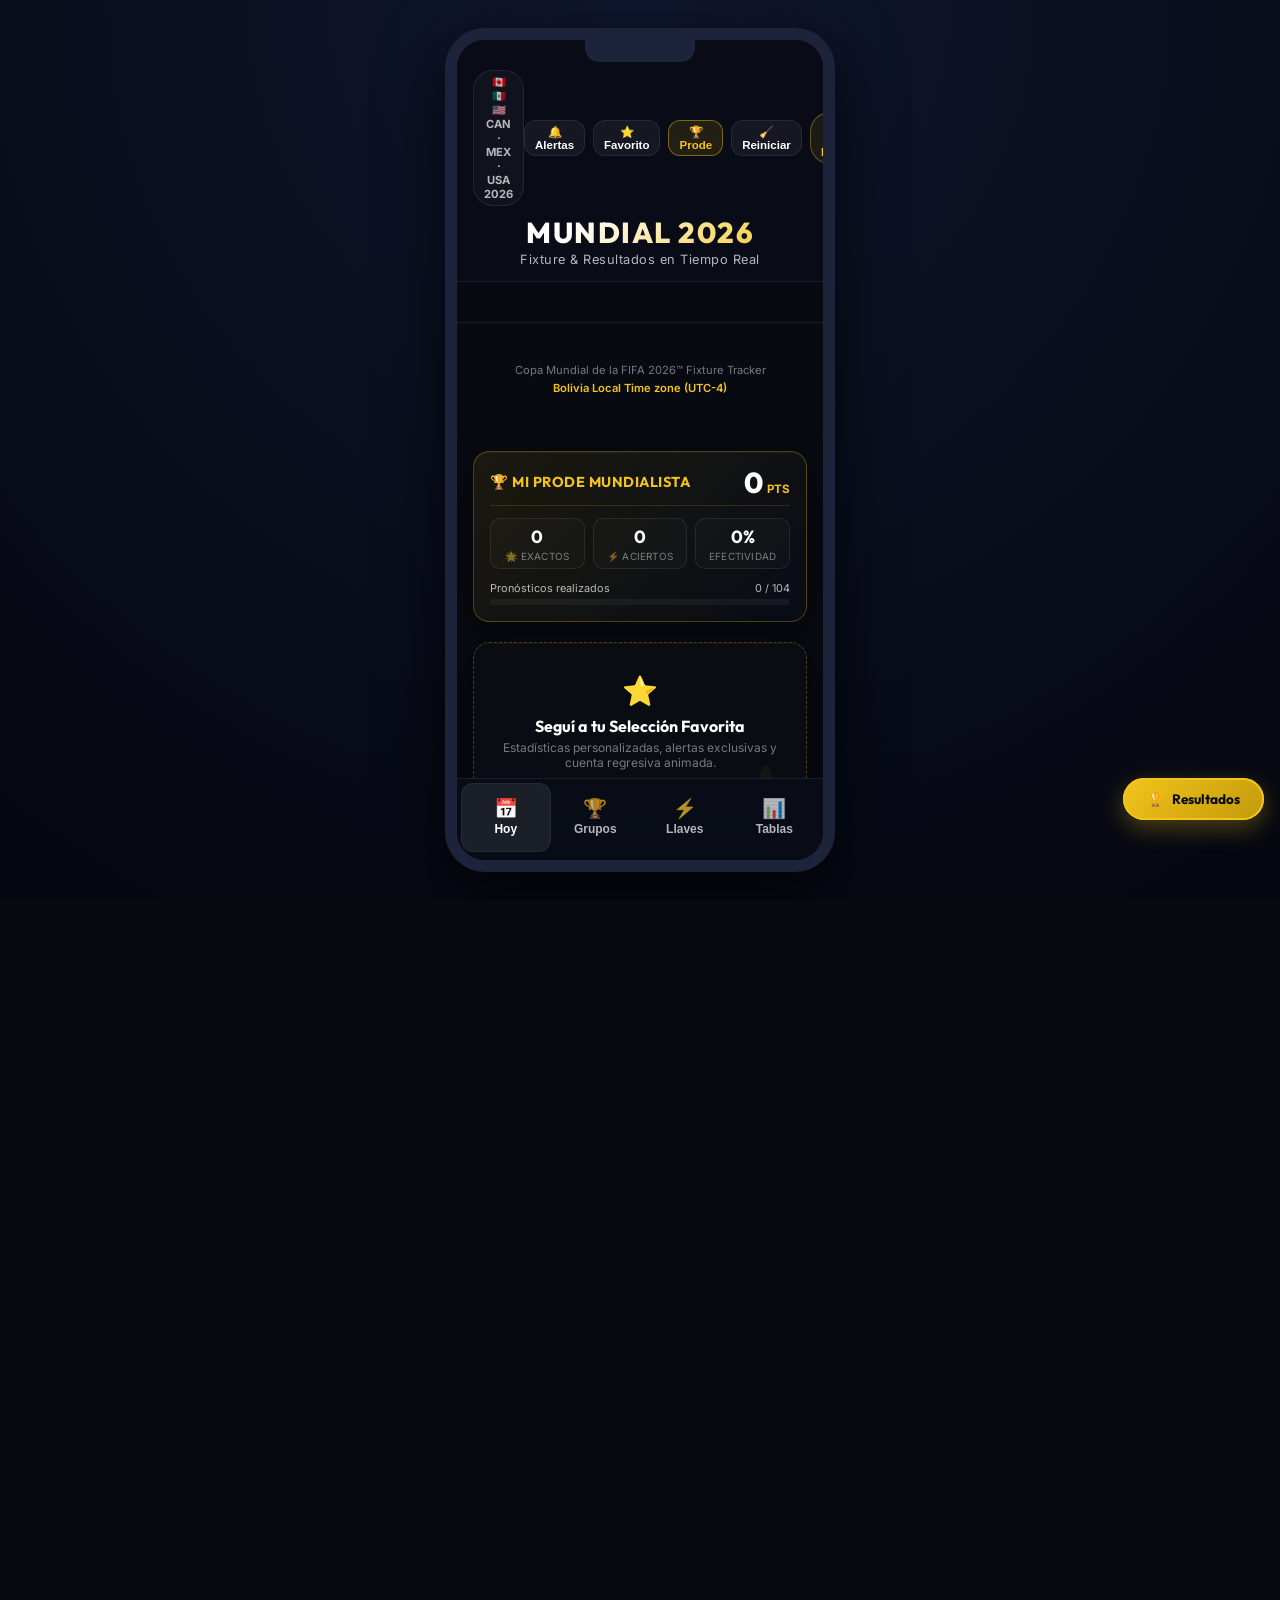
==== index.html @ 1d115cd1 "feat: add prode game mode toggle button in header" ====
<!DOCTYPE html>
<html lang="es">
<head>
  <meta charset="UTF-8">
  <meta name="viewport" content="width=device-width, initial-scale=1.0, maximum-scale=1.0, user-scalable=no">
  <meta name="theme-color" content="#0a0e1a">
  <title>Copa del Mundo 2026 - Fixture BOT</title>
  
  <!-- Google Fonts: Outfit (Display) & Inter (Body) -->
  <link rel="preconnect" href="https://fonts.googleapis.com">
  <link rel="preconnect" href="https://fonts.gstatic.com" crossorigin>
  <link href="https://fonts.googleapis.com/css2?family=Inter:wght@300;400;500;600;700&family=Outfit:wght@500;700;800&display=swap" rel="stylesheet">
  
  <link rel="stylesheet" href="css/styles.css">
  <link rel="manifest" href="manifest.json">
</head>
<body>
  
  <!-- Preloader Premium (Punto 15) -->
  <div class="app-preloader" id="app-preloader">
    <div class="preloader-content">
      <div class="preloader-image-wrapper">
        <img src="Preload.png" class="preloader-img" alt="Copa del Mundo 2026">
        <div class="preloader-shine"></div>
      </div>
      <h2 class="preloader-title">MUNDIAL 2026</h2>
      <p class="preloader-subtitle">Cargando Fixture Oficial...</p>
      <div class="preloader-progress-bar">
        <div class="preloader-progress-fill" id="preloader-progress-fill"></div>
      </div>
    </div>
  </div>
  
  <!-- Canvas para animación de confetti (Punto 11) -->
  <canvas id="confetti-canvas" style="position: fixed; top: 0; left: 0; width: 100vw; height: 100vh; pointer-events: none; z-index: 99999;"></canvas>

  <!-- Pull to Refresh loader (Punto 14) -->
  <div class="ptr-element" id="ptr-element">
    <div class="ptr-icon-wrapper">
      <span class="ptr-soccer-ball">⚽</span>
    </div>
    <span class="ptr-text">Deslizar para actualizar...</span>
  </div>
  
  <!-- Ambient background glows -->
  <div class="glow-bg-1"></div>
  <div class="glow-bg-2"></div>

  <!-- SPA Container -->
  <div class="app-container">
    
    <!-- Premium Header -->
    <header class="app-header">
      <div class="header-top">
        <span class="host-badge">🇨🇦 🇲🇽 🇺🇸 CAN · MEX · USA 2026</span>
        <div style="display: flex; gap: 8px; align-items: center;">
          <button class="btn-install" id="pwa-install-btn" style="display: none;">📲 Instalar</button>
          <button class="btn-alerts-toggle" id="btn-alerts-toggle" title="Activar Alertas (15 min antes)">🔔 Alertas</button>
          <button class="btn-fav-toggle" id="btn-fav-toggle" title="Selección Favorita">⭐ Favorito</button>
          <button class="btn-prode-toggle" id="btn-prode-toggle" title="Activar/Desactivar Modo Prode">🏆 Prode</button>
          <button class="btn-reset-cache" id="btn-reset-cache" title="Limpiar Caché y Reiniciar">🧹 Reiniciar</button>
          <div class="timezone-badge">🇧🇴 Hora Bolivia</div>
        </div>
      </div>
      <h1 class="app-title">MUNDIAL 2026</h1>
      <p class="app-subtitle">Fixture & Resultados en Tiempo Real</p>
    </header>

    <!-- Navigation Bar -->
    <nav class="app-nav">
      <button class="nav-tab active" data-tab="hoy">
        <span class="tab-icon">📅</span>
        <span class="tab-label">Hoy</span>
      </button>
      <button class="nav-tab" data-tab="grupos">
        <span class="tab-icon">🏆</span>
        <span class="tab-label">Grupos</span>
      </button>
      <button class="nav-tab" data-tab="eliminatorias">
        <span class="tab-icon">⚡</span>
        <span class="tab-label">Llaves</span>
      </button>
      <button class="nav-tab" data-tab="tablas">
        <span class="tab-icon">📊</span>
        <span class="tab-label">Tablas</span>
      </button>
      <div class="nav-underline"></div>
    </nav>

    <!-- Main Views Container -->
    <main class="app-main">
      
      <!-- View: Hoy -->
      <section id="view-hoy" class="view-section active">
        <!-- Widget de Estadísticas del Prode -->
        <div class="prode-stats-banner" id="prode-stats-banner" style="display: none;"></div>

        <!-- Banner de Selección Favorita (Punto 8 & 12) -->
        <div id="fav-team-banner-container"></div>

        <div class="section-header">
          <h2>Partidos de Hoy</h2>
          <span class="current-date-lbl" id="hoy-date-label">Calculando...</span>
        </div>
        <div class="matches-list" id="list-hoy">
          <!-- Dynamically populated or Skeletons -->
        </div>
        
        <!-- Trivia Histórica (Punto 10) -->
        <div class="trivia-container-wrapper" id="trivia-container-wrapper">
          <div class="trivia-card" id="trivia-card">
            <div class="trivia-header">
              <span class="trivia-tag">💡 ¿SABÍAS QUE...?</span>
              <button class="btn-next-trivia" id="btn-next-trivia" title="Siguiente curiosidad">🎲 Siguiente</button>
            </div>
            <h4 class="trivia-title" id="trivia-title">Cargando curiosidad...</h4>
            <p class="trivia-text" id="trivia-text">Espere por favor...</p>
          </div>
        </div>

        <button class="btn-toggle-calendar" id="btn-toggle-cal">📅 Ver Calendario Completo</button>
      </section>

      <!-- View: Grupos -->
      <section id="view-grupos" class="view-section">
        <div class="section-header">
          <h2>Fase de Grupos</h2>
          <div class="filter-wrapper">
            <select id="group-filter" class="group-dropdown">
              <option value="ALL">Todos los Grupos</option>
              <option value="A">Grupo A</option>
              <option value="B">Grupo B</option>
              <option value="C">Grupo C</option>
              <option value="D">Grupo D</option>
              <option value="E">Grupo E</option>
              <option value="F">Grupo F</option>
              <option value="G">Grupo G</option>
              <option value="H">Grupo H</option>
              <option value="I">Grupo I</option>
              <option value="J">Grupo J</option>
              <option value="K">Grupo K</option>
              <option value="L">Grupo L</option>
            </select>
          </div>
        </div>
        <div class="groups-grid" id="groups-container">
          <!-- Dynamically populated -->
        </div>
      </section>

      <!-- View: Eliminatorias -->
      <section id="view-eliminatorias" class="view-section">
        <div class="section-header">
          <h2>Fase Eliminatoria</h2>
        </div>
        <div class="bracket-outer">
          <div class="bracket-container" id="bracket-container">
            <!-- Dynamically populated horizontal bracket -->
          </div>
        </div>
      </section>

      <!-- View: Tablas -->
      <section id="view-tablas" class="view-section">
        <!-- Dashboard de Estadísticas Rápidas (Punto 3) -->
        <div class="tournament-stats-dashboard" id="tournament-stats-dashboard">
          <!-- Dinámico -->
        </div>

        <div class="section-header">
          <h2>Tablas de Posiciones</h2>
        </div>
        <div class="tables-container" id="tables-container">
          <!-- Dynamically populated -->
        </div>
      </section>

    </main>
    
    <!-- Premium Footer -->
    <footer class="app-footer">
      <p>Copa Mundial de la FIFA 2026™ Fixture Tracker</p>
      <p class="footer-note">Bolivia Local Time zone (UTC-4)</p>
    </footer>

  </div>

  <!-- Floating Simulator Button -->
  <button class="btn-simulator-trigger" id="sim-trigger" title="Cargar Resultados Reales/Oficiales">
    <span class="pulse-ring"></span>
    <span class="sim-icon">🏆</span>
    <span class="sim-text">Resultados</span>
  </button>

  <!-- Simulator Drawer Panel -->
  <div class="simulator-drawer" id="sim-drawer">
    <div class="drawer-header">
      <h3>🏆 Resultados Reales (Oficiales)</h3>
      <button class="btn-close-drawer" id="sim-close">✕</button>
    </div>
    <div class="drawer-body">
      <p class="sim-info-txt">Cargá los resultados oficiales o simulados de los partidos para actualizar las tablas de posiciones y las llaves en tiempo real.</p>
      
      <div class="sim-form-group">
        <label for="sim-match-select">Seleccionar Partido:</label>
        <select id="sim-match-select" class="sim-select">
          <!-- Populated dynamically -->
        </select>
      </div>

      <div class="sim-score-controller">
        
        <div class="sim-team-block home-block">
          <span class="sim-flag" id="sim-home-flag">🏁</span>
          <span class="sim-team-name" id="sim-home-name">Local</span>
          <div class="score-buttons">
            <button class="btn-score-adjust" data-team="home" data-action="dec">-</button>
            <span class="sim-score" id="sim-home-score">0</span>
            <button class="btn-score-adjust" data-team="home" data-action="inc">+</button>
          </div>
        </div>

        <div class="sim-vs-divider">VS</div>

        <div class="sim-team-block away-block">
          <span class="sim-flag" id="sim-away-flag">🏁</span>
          <span class="sim-team-name" id="sim-away-name">Visitante</span>
          <div class="score-buttons">
            <button class="btn-score-adjust" data-team="away" data-action="dec">-</button>
            <span class="sim-score" id="sim-away-score">0</span>
            <button class="btn-score-adjust" data-team="away" data-action="inc">+</button>
          </div>
        </div>

      </div>

      <div class="sim-state-controls">
        
        <div class="sim-form-group-inline">
          <label for="sim-status-select">Estado:</label>
          <select id="sim-status-select" class="sim-select">
            <option value="upcoming">Próximo</option>
            <option value="live">En Vivo</option>
            <option value="finished">Finalizado</option>
          </select>
        </div>

        <div class="sim-form-group-inline" id="sim-minute-wrapper" style="display: none;">
          <label for="sim-minute-input">Minuto:</label>
          <div class="minute-adjuster">
            <button class="btn-min-adjust" id="sim-min-dec">-</button>
            <span id="sim-minute-val">45'</span>
            <button class="btn-min-adjust" id="sim-min-inc">+</button>
          </div>
        </div>

      </div>

      <button class="btn-reset-simulator" id="sim-reset">Restablecer Todo el Mundial</button>

    </div>
  </div>
  
  <div class="drawer-overlay" id="sim-overlay"></div>

  <!-- Modal para seleccionar selección favorita (Punto 8) -->
  <div class="fav-selector-modal" id="fav-selector-modal">
    <div class="modal-content">
      <div class="modal-header">
        <h3>⭐ Seleccionar Selección Favorita</h3>
        <button class="modal-close-btn" id="fav-modal-close">✕</button>
      </div>
      <div class="modal-body">
        <p class="modal-subtitle">Elegí tu selección favorita para seguir sus partidos de cerca, ver estadísticas y activar la cuenta regresiva animada.</p>
        <div class="modal-search-wrapper">
          <input type="text" id="fav-team-search" placeholder="🔍 Buscar selección... (ej. Argentina, Bolivia, México)">
        </div>
        <div class="fav-teams-grid" id="fav-teams-grid">
          <!-- Se llena dinámicamente -->
        </div>
      </div>
    </div>
  </div>
  <div class="modal-overlay" id="fav-modal-overlay"></div>

  <!-- Modal para instrucciones de instalación en iOS Safari -->
  <div class="fav-selector-modal" id="ios-install-modal">
    <div class="modal-content" style="max-width: 340px;">
      <div class="modal-header">
        <h3>📲 Instalar en Safari</h3>
        <button class="modal-close-btn" id="ios-modal-close">✕</button>
      </div>
      <div class="modal-body" style="padding: 20px;">
        <p class="modal-subtitle" style="margin-bottom: 20px; font-size: 0.82rem; color: var(--text-secondary); line-height: 1.4;">Sigue estos sencillos pasos para agregar la app a tu pantalla de inicio en tu iPhone o iPad:</p>
        <div style="display: flex; flex-direction: column; gap: 16px;">
          <div style="display: flex; align-items: flex-start; gap: 12px;">
            <span style="background: var(--accent-gold); color: black; border-radius: 50%; width: 24px; height: 24px; display: inline-flex; align-items: center; justify-content: center; font-weight: bold; flex-shrink: 0; font-size: 0.85rem;">1</span>
            <span style="font-size: 0.85rem; color: var(--text-primary); line-height: 1.4;">Toca el botón <strong>Compartir</strong> <span class="ios-share-icon" style="background: rgba(255,255,255,0.08); padding: 2px 6px; border-radius: 6px; font-weight: bold;">⎋</span> en la barra de Safari.</span>
          </div>
          <div style="display: flex; align-items: flex-start; gap: 12px;">
            <span style="background: var(--accent-gold); color: black; border-radius: 50%; width: 24px; height: 24px; display: inline-flex; align-items: center; justify-content: center; font-weight: bold; flex-shrink: 0; font-size: 0.85rem;">2</span>
            <span style="font-size: 0.85rem; color: var(--text-primary); line-height: 1.4;">Desliza hacia abajo y selecciona <strong>"Agregar a Inicio"</strong> <span class="ios-add-icon" style="background: rgba(255,255,255,0.08); padding: 2px 6px; border-radius: 6px; font-weight: bold;">⊞</span>.</span>
          </div>
          <div style="display: flex; align-items: flex-start; gap: 12px;">
            <span style="background: var(--accent-gold); color: black; border-radius: 50%; width: 24px; height: 24px; display: inline-flex; align-items: center; justify-content: center; font-weight: bold; flex-shrink: 0; font-size: 0.85rem;">3</span>
            <span style="font-size: 0.85rem; color: var(--text-primary); line-height: 1.4;">Presiona <strong>"Agregar"</strong> en la parte superior derecha.</span>
          </div>
        </div>
      </div>
    </div>
  </div>
  <div class="modal-overlay" id="ios-modal-overlay"></div>

  <!-- Application Logic -->
  <script type="module" src="js/app.js"></script>
</body>
</html>
---- css/styles.css ----
/* ==========================================================================
   DESIGN SYSTEM & VARIABLES
   ========================================================================== */
:root {
  /* HSL Color Palette */
  --hue-bg: 226;
  --hue-accent: 47; /* FIFA Gold */
  
  --bg-dark-1: hsl(var(--hue-bg), 35%, 5%);
  --bg-dark-2: hsl(var(--hue-bg), 32%, 10%);
  --bg-card: hsla(0, 0%, 100%, 0.03);
  --bg-card-hover: hsla(0, 0%, 100%, 0.06);
  --bg-input: hsla(0, 0%, 100%, 0.08);
  
  --accent-gold: hsl(var(--hue-accent), 90%, 53%);
  --accent-gold-glow: hsla(var(--hue-accent), 90%, 53%, 0.35);
  --accent-green: hsl(145, 90%, 45%);
  --accent-green-glow: hsla(145, 90%, 45%, 0.3);
  --accent-red: hsl(0, 85%, 60%);
  
  --text-primary: hsl(0, 0%, 100%);
  --text-secondary: hsla(0, 0%, 100%, 0.7);
  --text-muted: hsla(0, 0%, 100%, 0.45);
  
  --glass-border: hsla(0, 0%, 100%, 0.08);
  --glass-border-focus: hsla(var(--hue-accent), 90%, 53%, 0.4);
  
  --border-radius-sm: 8px;
  --border-radius-md: 16px;
  --border-radius-lg: 24px;
  
  --shadow-main: 0 8px 32px 0 rgba(0, 0, 0, 0.4);
  --transition-smooth: all 0.3s cubic-bezier(0.4, 0, 0.2, 1);
}

/* ==========================================================================
   RESET & GLOBAL LAYOUTS
   ========================================================================== */
*, *::before, *::after {
  box-sizing: border-box;
  margin: 0;
  padding: 0;
}

html, body {
  font-family: 'Inter', sans-serif;
  background-color: var(--bg-dark-1);
  color: var(--text-primary);
  height: 100%;
  overscroll-behavior: none;
  overflow-x: hidden;
  position: relative;
  -webkit-font-smoothing: antialiased;
}

/* Ambient glow blobs */
.glow-bg-1 {
  position: absolute;
  top: -10%;
  left: -20%;
  width: 70vw;
  height: 70vw;
  background: radial-gradient(circle, hsla(var(--hue-bg), 75%, 20%, 0.35) 0%, transparent 70%);
  z-index: -1;
  pointer-events: none;
}

.glow-bg-2 {
  position: absolute;
  bottom: 10%;
  right: -25%;
  width: 80vw;
  height: 80vw;
  background: radial-gradient(circle, hsla(145, 60%, 15%, 0.2) 0%, transparent 70%);
  z-index: -1;
  pointer-events: none;
}

/* Wrapper */
.app-container {
  display: flex;
  flex-direction: column;
  height: 100vh;
  height: 100dvh;
  max-width: 480px;
  margin: 0 auto;
  padding: 0;
  position: relative;
  overflow: hidden;
  background-color: var(--bg-dark-1);
  overscroll-behavior: none;
}

/* ==========================================================================
   HEADER SECTION
   ========================================================================== */
.app-header {
  padding: 30px 16px 14px;
  text-align: center;
  background: rgba(10, 14, 26, 0.7);
  backdrop-filter: blur(20px);
  -webkit-backdrop-filter: blur(20px);
  border-bottom: 1px solid var(--glass-border);
  z-index: 10;
  flex-shrink: 0;
}

.header-top {
  display: flex;
  justify-content: space-between;
  align-items: center;
  margin-bottom: 8px;
}

.host-badge {
  font-size: 0.7rem;
  font-weight: 700;
  text-transform: uppercase;
  color: var(--text-secondary);
  background: var(--bg-card);
  padding: 4px 10px;
  border-radius: 20px;
  border: 1px solid var(--glass-border);
}

.timezone-badge {
  font-size: 0.7rem;
  font-weight: 700;
  color: var(--accent-gold);
  background: hsla(var(--hue-accent), 90%, 53%, 0.08);
  padding: 4px 10px;
  border-radius: 20px;
  border: 1px solid var(--accent-gold-glow);
}

.app-title {
  font-family: 'Outfit', sans-serif;
  font-size: 1.8rem;
  font-weight: 800;
  letter-spacing: 1.5px;
  background: linear-gradient(135deg, #ffffff 30%, var(--accent-gold) 100%);
  -webkit-background-clip: text;
  -webkit-text-fill-color: transparent;
  margin-bottom: 2px;
}

.app-subtitle {
  font-size: 0.8rem;
  color: var(--text-secondary);
  letter-spacing: 0.5px;
}

/* ==========================================================================
   NAVIGATION TAB BAR (BOTTOM TAB BAR STYLE)
   ========================================================================== */
.app-nav {
  display: flex;
  background: rgba(10, 14, 26, 0.75);
  border-top: 1px solid var(--glass-border);
  border-radius: 0;
  padding: 8px 4px 14px;
  margin-bottom: 0;
  position: relative;
  backdrop-filter: blur(25px);
  -webkit-backdrop-filter: blur(25px);
  z-index: 10;
  flex-shrink: 0;
  order: 3;
}

.nav-tab {
  flex: 1;
  background: none;
  border: none;
  outline: none;
  cursor: pointer;
  color: var(--text-secondary);
  display: flex;
  flex-direction: column;
  align-items: center;
  justify-content: center;
  padding: 10px 0;
  font-size: 0.75rem;
  font-weight: 600;
  transition: var(--transition-smooth);
  z-index: 2;
  -webkit-tap-highlight-color: transparent;
}

.nav-tab .tab-icon {
  font-size: 1.2rem;
  margin-bottom: 2px;
  transition: transform 0.2s ease;
}

.nav-tab:hover .tab-icon {
  transform: scale(1.15);
}

.nav-tab.active {
  color: var(--text-primary);
}

.nav-underline {
  position: absolute;
  top: 4px;
  bottom: 8px;
  left: 4px;
  background: hsla(0, 0%, 100%, 0.08);
  border-radius: 12px;
  border: 1px solid rgba(255, 255, 255, 0.05);
  transition: var(--transition-smooth);
  z-index: 1;
  pointer-events: none;
}

/* Logic dynamically updates this:
   tab 1 -> left: 4px, width: calc(25% - 6px)
   tab 2 -> left: calc(25% + 2px), width: calc(25% - 6px)...
*/

/* ==========================================================================
   MAIN VIEWS CONTAINER & SLIDING LAYOUT
   ========================================================================== */
.app-main {
  flex: 1;
  overflow-y: auto;
  padding: 20px 16px 80px; /* bottom padding to make room for floating buttons */
  position: relative;
  -webkit-overflow-scrolling: touch;
  order: 2;
  overscroll-behavior-y: contain;
}

.view-section {
  display: none;
  animation: fadeIn 0.35s ease forwards;
}

.view-section.active {
  display: block;
}

@keyframes fadeIn {
  from {
    opacity: 0;
    transform: translateY(8px);
  }
  to {
    opacity: 1;
    transform: translateY(0);
  }
}

.section-header {
  display: flex;
  justify-content: space-between;
  align-items: center;
  margin-bottom: 16px;
}

.section-header h2 {
  font-family: 'Outfit', sans-serif;
  font-size: 1.3rem;
  font-weight: 700;
}

.current-date-lbl {
  font-size: 0.8rem;
  color: var(--text-secondary);
  font-weight: 500;
}

.filter-wrapper {
  position: relative;
}

.group-dropdown {
  background: var(--bg-card);
  border: 1px solid var(--glass-border);
  color: var(--text-primary);
  padding: 6px 12px;
  border-radius: var(--border-radius-sm);
  font-size: 0.8rem;
  outline: none;
  cursor: pointer;
  backdrop-filter: blur(5px);
  -webkit-backdrop-filter: blur(5px);
}

.group-dropdown option {
  background-color: var(--bg-dark-2);
}

/* ==========================================================================
   MATCH CARD COMPONENT
   ========================================================================== */
.matches-list {
  display: flex;
  flex-direction: column;
  gap: 12px;
}

.match-card {
  background: var(--bg-card);
  border: 1px solid var(--glass-border);
  border-radius: var(--border-radius-md);
  padding: 16px;
  position: relative;
  backdrop-filter: blur(12px);
  -webkit-backdrop-filter: blur(12px);
  transition: var(--transition-smooth);
}

.match-card:hover {
  transform: translateY(-2px);
  border-color: rgba(255, 255, 255, 0.15);
}

/* Live match glow and border */
.match-card.live-card {
  border-color: var(--accent-green);
  box-shadow: 0 4px 20px var(--accent-green-glow);
}

.match-header {
  display: flex;
  justify-content: space-between;
  align-items: center;
  font-size: 0.72rem;
  color: var(--text-muted);
  font-weight: 600;
  text-transform: uppercase;
  margin-bottom: 12px;
  letter-spacing: 0.5px;
}

.match-stage-badge {
  background: rgba(255, 255, 255, 0.05);
  padding: 2px 6px;
  border-radius: 4px;
}

/* Live indicator */
.live-indicator {
  color: var(--accent-green);
  display: flex;
  align-items: center;
  gap: 4px;
  font-weight: 700;
}

.live-indicator::before {
  content: '';
  display: inline-block;
  width: 6px;
  height: 6px;
  background-color: var(--accent-green);
  border-radius: 50%;
  animation: pulse 1s infinite alternate;
}

@keyframes pulse {
  0% { transform: scale(0.9); opacity: 0.4; box-shadow: 0 0 0 0 var(--accent-green-glow); }
  100% { transform: scale(1.2); opacity: 1; box-shadow: 0 0 8px 2px var(--accent-green); }
}

.match-teams-layout {
  display: flex;
  justify-content: space-between;
  align-items: center;
  margin-bottom: 12px;
}

.team-display {
  display: flex;
  align-items: center;
  gap: 8px;
  flex: 1;
}

.team-display.home-team {
  justify-content: flex-start;
}

.team-display.away-team {
  justify-content: flex-end;
  text-align: right;
}

.team-flag-emoji {
  display: flex;
  align-items: center;
  justify-content: center;
  width: 28px;
  height: 20px;
}

.team-name-lbl {
  font-size: 0.95rem;
  font-weight: 600;
  letter-spacing: 0.2px;
}

/* Match center block */
.match-score-block {
  display: flex;
  flex-direction: column;
  align-items: center;
  justify-content: center;
  width: 90px;
}

.score-text {
  font-family: 'Outfit', sans-serif;
  font-size: 1.6rem;
  font-weight: 700;
  letter-spacing: 4px;
}

.score-placeholder {
  font-size: 0.8rem;
  color: var(--text-muted);
  font-weight: 600;
}

.upcoming-countdown {
  font-size: 0.72rem;
  color: var(--accent-gold);
  font-weight: 600;
  margin-top: 4px;
}

/* Live progress bar */
.live-progress-bar-container {
  width: 100%;
  height: 3px;
  background-color: rgba(255, 255, 255, 0.08);
  border-radius: 2px;
  overflow: hidden;
  margin: 10px 0 4px;
}

.live-progress-fill {
  height: 100%;
  background: linear-gradient(90deg, var(--accent-green), #ffffff);
  width: 0%;
  transition: width 0.5s ease;
}

/* Goal Flash Animation */
.goal-flash {
  animation: flashGoal 0.5s ease-in-out 2;
}

@keyframes flashGoal {
  0%, 100% { color: var(--text-primary); }
  50% { color: var(--accent-green); transform: scale(1.15); }
}

/* ==========================================================================
   GROUP VIEW & CARDS
   ========================================================================== */
.groups-grid {
  display: flex;
  flex-direction: column;
  gap: 24px;
}

.group-card {
  background: var(--bg-card);
  border: 1px solid var(--glass-border);
  border-radius: var(--border-radius-md);
  padding: 16px;
  backdrop-filter: blur(10px);
  -webkit-backdrop-filter: blur(10px);
}

.group-card-header {
  font-family: 'Outfit', sans-serif;
  font-size: 1.15rem;
  font-weight: 700;
  border-bottom: 1px solid var(--glass-border);
  padding-bottom: 8px;
  margin-bottom: 12px;
  color: var(--accent-gold);
}

.group-matches-mini {
  display: flex;
  flex-direction: column;
  gap: 8px;
  margin-top: 14px;
  border-top: 1px dashed var(--glass-border);
  padding-top: 12px;
}

.group-match-mini-row {
  display: flex;
  justify-content: space-between;
  align-items: center;
  font-size: 0.8rem;
  color: var(--text-secondary);
}

.match-mini-teams {
  flex: 1;
}

.match-mini-score {
  font-family: 'Outfit', sans-serif;
  font-weight: 700;
  margin-left: 8px;
  color: var(--text-primary);
}

.match-mini-time {
  font-size: 0.72rem;
  color: var(--text-muted);
}

/* ==========================================================================
   STANDINGS TABLES
   ========================================================================== */
.tables-container {
  display: flex;
  flex-direction: column;
  gap: 24px;
}

.standings-table-wrapper {
  background: var(--bg-card);
  border: 1px solid var(--glass-border);
  border-radius: var(--border-radius-md);
  padding: 16px 12px;
  overflow: hidden;
}

.standings-table {
  width: 100%;
  border-collapse: collapse;
  font-size: 0.82rem;
  text-align: left;
}

.standings-table th, .standings-table td {
  padding: 8px 4px;
  vertical-align: middle;
}

.standings-table th {
  color: var(--text-muted);
  font-weight: 600;
  font-size: 0.75rem;
  text-transform: uppercase;
  border-bottom: 1px solid var(--glass-border);
}

.standings-table tr:not(:last-child) td {
  border-bottom: 1px solid rgba(255, 255, 255, 0.03);
}

.cell-center {
  text-align: center;
}

.cell-bold {
  font-weight: 700;
  color: var(--text-primary);
}

.table-row-team {
  display: flex;
  align-items: center;
  gap: 6px;
}

.table-team-name {
  font-weight: 500;
  white-space: nowrap;
  overflow: hidden;
  text-overflow: ellipsis;
  max-width: 110px;
}

.table-row-pos {
  font-weight: 600;
  color: var(--text-muted);
  width: 14px;
  display: inline-block;
}

/* Top 2 advance borders */
.standings-table tr:nth-child(1) .table-row-pos,
.standings-table tr:nth-child(2) .table-row-pos {
  color: var(--accent-green);
}

/* ==========================================================================
   KNOCKOUT BRACKET LAYOUT (SCROLLABLE)
   ========================================================================== */
.bracket-outer {
  width: 100%;
  overflow-x: auto;
  padding-bottom: 16px;
  margin-top: 10px;
  scrollbar-width: thin;
  scrollbar-color: var(--glass-border) transparent;
}

.bracket-outer::-webkit-scrollbar {
  height: 6px;
}

.bracket-outer::-webkit-scrollbar-thumb {
  background: var(--glass-border);
  border-radius: 4px;
}

.bracket-container {
  display: flex;
  gap: 32px;
  min-width: 900px; /* Force wide width for horizontal view */
  padding: 16px 8px;
}

.bracket-column {
  display: flex;
  flex-direction: column;
  justify-content: space-around;
  flex: 1;
}

.bracket-column-title {
  text-align: center;
  font-family: 'Outfit', sans-serif;
  font-size: 0.8rem;
  font-weight: 700;
  text-transform: uppercase;
  color: var(--accent-gold);
  margin-bottom: 16px;
  background: rgba(255, 255, 255, 0.02);
  padding: 4px;
  border-radius: 4px;
  border: 1px solid var(--glass-border);
}

.bracket-matches {
  display: flex;
  flex-direction: column;
  justify-content: space-between;
  height: 100%;
  gap: 24px;
}

.bracket-match-node {
  background: var(--bg-card);
  border: 1px solid var(--glass-border);
  border-radius: var(--border-radius-sm);
  padding: 10px;
  width: 180px;
  font-size: 0.78rem;
  position: relative;
  transition: var(--transition-smooth);
}

.bracket-match-node:hover {
  border-color: rgba(255, 255, 255, 0.2);
  transform: scale(1.02);
}

.node-header {
  font-size: 0.65rem;
  color: var(--text-muted);
  font-weight: 600;
  margin-bottom: 6px;
  border-bottom: 1px solid rgba(255, 255, 255, 0.05);
  padding-bottom: 4px;
}

.node-team-row {
  display: flex;
  justify-content: space-between;
  align-items: center;
  padding: 2px 0;
}

.node-team-row.winner {
  font-weight: 700;
  color: var(--text-primary);
}

.node-team-row.loser {
  color: var(--text-muted);
}

.node-flag-name {
  display: flex;
  align-items: center;
  gap: 4px;
  overflow: hidden;
}

.node-team-name {
  white-space: nowrap;
  overflow: hidden;
  text-overflow: ellipsis;
  max-width: 110px;
}

.node-score {
  font-family: 'Outfit', sans-serif;
  font-weight: 700;
}

/* ==========================================================================
   SIMULATOR PANEL & OVERLAYS
   ========================================================================== */
.btn-simulator-trigger {
  position: absolute;
  bottom: 80px;
  right: 16px;
  background: linear-gradient(135deg, var(--accent-gold), hsl(var(--hue-accent), 90%, 40%));
  color: var(--bg-dark-1);
  border: none;
  outline: none;
  border-radius: 50px;
  padding: 12px 24px;
  font-family: 'Outfit', sans-serif;
  font-size: 0.85rem;
  font-weight: 700;
  display: flex;
  align-items: center;
  gap: 8px;
  box-shadow: 0 8px 24px rgba(245, 197, 24, 0.3);
  cursor: pointer;
  z-index: 100;
  transition: var(--transition-smooth);
}

.btn-simulator-trigger:hover {
  transform: translateY(-2px);
  box-shadow: 0 12px 32px rgba(245, 197, 24, 0.5);
}

.btn-simulator-trigger .pulse-ring {
  position: absolute;
  top: 0;
  left: 0;
  width: 100%;
  height: 100%;
  border-radius: 50px;
  border: 2px solid var(--accent-gold);
  animation: buttonPulse 1.8s infinite;
  pointer-events: none;
}

@keyframes buttonPulse {
  0% { transform: scale(1); opacity: 0.8; }
  100% { transform: scale(1.15); opacity: 0; }
}

.simulator-drawer {
  position: absolute;
  bottom: -100%;
  left: 0;
  width: 100%;
  max-width: 100%;
  background: var(--bg-dark-2);
  border-top: 1px solid var(--glass-border);
  border-radius: var(--border-radius-lg) var(--border-radius-lg) 0 0;
  box-shadow: 0 -10px 40px rgba(0, 0, 0, 0.6);
  z-index: 1000;
  transition: bottom 0.4s cubic-bezier(0.4, 0, 0.2, 1);
  padding: 24px;
  backdrop-filter: blur(20px);
  -webkit-backdrop-filter: blur(20px);
}

.simulator-drawer.active {
  bottom: 0;
}

.drawer-header {
  display: flex;
  justify-content: space-between;
  align-items: center;
  margin-bottom: 16px;
}

.drawer-header h3 {
  font-family: 'Outfit', sans-serif;
  font-size: 1.25rem;
  font-weight: 700;
}

.btn-close-drawer {
  background: var(--bg-card);
  border: 1px solid var(--glass-border);
  color: var(--text-primary);
  width: 30px;
  height: 30px;
  border-radius: 50%;
  cursor: pointer;
  display: flex;
  align-items: center;
  justify-content: center;
  font-size: 0.8rem;
}

.sim-info-txt {
  font-size: 0.78rem;
  color: var(--text-secondary);
  line-height: 1.4;
  margin-bottom: 20px;
}

.sim-form-group {
  display: flex;
  flex-direction: column;
  gap: 8px;
  margin-bottom: 20px;
}

.sim-form-group label {
  font-size: 0.78rem;
  font-weight: 600;
  color: var(--text-muted);
  text-transform: uppercase;
}

.sim-select {
  background: var(--bg-input);
  border: 1px solid var(--glass-border);
  color: var(--text-primary);
  padding: 10px 14px;
  border-radius: var(--border-radius-sm);
  outline: none;
  font-size: 0.88rem;
  font-family: 'Inter', sans-serif;
  width: 100%;
}

.sim-select option {
  background-color: var(--bg-dark-2);
}

/* Score controller layout */
.sim-score-controller {
  background: rgba(255, 255, 255, 0.02);
  border: 1px solid var(--glass-border);
  border-radius: var(--border-radius-md);
  padding: 16px;
  display: flex;
  align-items: center;
  justify-content: space-between;
  margin-bottom: 20px;
}

.sim-team-block {
  display: flex;
  flex-direction: column;
  align-items: center;
  flex: 1;
}

.sim-flag {
  font-size: 2rem;
  margin-bottom: 4px;
}

.sim-team-name {
  font-size: 0.85rem;
  font-weight: 700;
  margin-bottom: 10px;
  text-align: center;
  white-space: nowrap;
  overflow: hidden;
  text-overflow: ellipsis;
  width: 110px;
}

.score-buttons {
  display: flex;
  align-items: center;
  gap: 12px;
}

.btn-score-adjust {
  background: var(--bg-card);
  border: 1px solid var(--glass-border);
  color: var(--text-primary);
  width: 32px;
  height: 32px;
  border-radius: 50%;
  font-size: 1.2rem;
  font-weight: 600;
  cursor: pointer;
  display: flex;
  align-items: center;
  justify-content: center;
  transition: var(--transition-smooth);
}

.btn-score-adjust:hover {
  background: var(--bg-card-hover);
  border-color: rgba(255,255,255,0.2);
}

.sim-score {
  font-family: 'Outfit', sans-serif;
  font-size: 1.8rem;
  font-weight: 700;
  width: 20px;
  text-align: center;
}

.sim-vs-divider {
  font-family: 'Outfit', sans-serif;
  font-weight: 800;
  color: var(--text-muted);
  font-size: 0.9rem;
  margin: 0 16px;
}

/* State controls */
.sim-state-controls {
  display: flex;
  gap: 16px;
  margin-bottom: 24px;
}

.sim-form-group-inline {
  flex: 1;
  display: flex;
  flex-direction: column;
  gap: 8px;
}

.sim-form-group-inline label {
  font-size: 0.75rem;
  font-weight: 600;
  color: var(--text-muted);
  text-transform: uppercase;
}

.minute-adjuster {
  display: flex;
  align-items: center;
  gap: 12px;
  background: var(--bg-input);
  border: 1px solid var(--glass-border);
  border-radius: var(--border-radius-sm);
  padding: 4px 10px;
  height: 42px;
  justify-content: space-between;
}

.btn-min-adjust {
  background: none;
  border: none;
  color: var(--text-primary);
  font-size: 1.1rem;
  cursor: pointer;
  width: 24px;
  height: 24px;
}

#sim-minute-val {
  font-size: 0.88rem;
  font-weight: 700;
}

.btn-reset-simulator {
  width: 100%;
  background: none;
  border: 1px solid var(--accent-red);
  color: var(--accent-red);
  padding: 12px;
  border-radius: var(--border-radius-sm);
  font-size: 0.85rem;
  font-weight: 600;
  cursor: pointer;
  transition: var(--transition-smooth);
}

.btn-reset-simulator:hover {
  background: hsla(0, 85%, 60%, 0.08);
}

.drawer-overlay {
  position: absolute;
  top: 0;
  left: 0;
  width: 100%;
  height: 100%;
  background: rgba(0, 0, 0, 0.7);
  backdrop-filter: blur(4px);
  -webkit-backdrop-filter: blur(4px);
  z-index: 999;
  display: none;
}

.drawer-overlay.active {
  display: block;
}

/* ==========================================================================
   FOOTER
   ========================================================================== */
.app-footer {
  padding: 40px 0 32px;
  text-align: center;
  font-size: 0.7rem;
  color: var(--text-muted);
  border-top: 1px solid var(--glass-border);
  margin-top: 40px;
}

.app-footer p {
  margin-bottom: 4px;
}

.footer-note {
  font-weight: 600;
  color: var(--accent-gold);
}

/* Flag CDN Images Styling */
.team-flag-img {
  width: 24px;
  height: 16px;
  object-fit: cover;
  border-radius: 3px;
  box-shadow: 0 2px 6px rgba(0, 0, 0, 0.4);
  border: 1px solid rgba(255, 255, 255, 0.15);
  display: inline-block;
  vertical-align: middle;
}

.team-flag-placeholder {
  font-size: 1.1rem;
  line-height: 1;
  display: inline-block;
  vertical-align: middle;
}

.group-card-header .team-flag-img {
  margin-left: 4px;
}

.btn-install {
  background: linear-gradient(135deg, var(--accent-green), #ffffff);
  color: var(--bg-dark-1);
  border: none;
  outline: none;
  padding: 4px 12px;
  border-radius: 20px;
  font-size: 0.75rem;
  font-weight: 700;
  cursor: pointer;
  display: flex;
  align-items: center;
  gap: 4px;
  box-shadow: 0 2px 10px var(--accent-green-glow);
  transition: var(--transition-smooth);
}

.btn-install:hover {
  transform: scale(1.05);
  box-shadow: 0 4px 15px var(--accent-green-glow);
}

.btn-toggle-calendar {
  width: 100%;
  background: var(--bg-card);
  border: 1px solid var(--glass-border);
  color: var(--accent-gold);
  padding: 14px;
  border-radius: var(--border-radius-md);
  font-family: 'Outfit', sans-serif;
  font-size: 0.9rem;
  font-weight: 700;
  cursor: pointer;
  margin-top: 16px;
  transition: var(--transition-smooth);
  backdrop-filter: blur(5px);
  -webkit-backdrop-filter: blur(5px);
}

.btn-toggle-calendar:hover {
  background: var(--bg-card-hover);
  border-color: rgba(255, 255, 255, 0.15);
  transform: translateY(-1px);
}

.date-group-header {
  font-family: 'Outfit', sans-serif;
  font-size: 0.95rem;
  font-weight: 700;
  color: var(--text-secondary);
  margin: 24px 0 10px 0;
  padding-bottom: 6px;
  border-bottom: 1px dashed rgba(255, 255, 255, 0.1);
  display: flex;
  justify-content: space-between;
  align-items: center;
}

.date-group-header:first-child {
  margin-top: 0;
}

/* ==========================================================================
   SMARTPHONE MOCKUP FRAME (DESKTOP ONLY)
   ========================================================================== */
@media (min-width: 600px) {
  body {
    display: flex;
    justify-content: center;
    align-items: center;
    min-height: 100vh;
    padding: 24px 0;
    background: radial-gradient(circle at top, #0f162e 0%, #05070f 100%) !important;
  }

  .app-container {
    width: 390px;
    height: 844px; /* iPhone 13/14 viewport aspect ratio */
    border: 12px solid #1c233a;
    border-radius: 40px;
    box-shadow: 0 25px 65px rgba(0, 0, 0, 0.75);
    overflow: hidden;
    position: relative;
  }

  /* Decorative iPhone notch */
  .app-container::before {
    content: '';
    position: absolute;
    top: 0;
    left: 50%;
    transform: translateX(-50%);
    width: 110px;
    height: 22px;
    background-color: #1c233a;
    border-radius: 0 0 14px 14px;
    z-index: 100;
  }
}

/* ==========================================================================
   ALERTAS & FAVORITO BUTTONS (HEADER)
   ========================================================================== */
.btn-alerts-toggle, .btn-fav-toggle, .btn-prode-toggle, .btn-reset-cache {
  background: rgba(255, 255, 255, 0.05);
  border: 1px solid var(--glass-border);
  color: var(--text-primary);
  outline: none;
  padding: 4px 10px;
  border-radius: 12px;
  font-size: 0.72rem;
  font-weight: 600;
  cursor: pointer;
  display: flex;
  align-items: center;
  gap: 4px;
  transition: var(--transition-smooth);
}

.btn-alerts-toggle:hover, .btn-fav-toggle:hover, .btn-prode-toggle:hover, .btn-reset-cache:hover {
  background: rgba(255, 255, 255, 0.1);
  border-color: rgba(255, 255, 255, 0.2);
}

.btn-alerts-toggle.active {
  background: var(--accent-gold-glow);
  color: var(--accent-gold);
  border-color: var(--accent-gold);
}

.btn-fav-toggle.active, .btn-prode-toggle.active {
  background: rgba(255, 215, 0, 0.1);
  color: var(--accent-gold);
  border-color: rgba(255, 215, 0, 0.4);
}

/* ==========================================================================
   PULL TO REFRESH LOADER
   ========================================================================== */
.ptr-element {
  position: absolute;
  top: -60px;
  left: 0;
  width: 100%;
  height: 60px;
  display: flex;
  justify-content: center;
  align-items: center;
  gap: 8px;
  color: var(--accent-gold);
  font-size: 0.8rem;
  font-weight: 600;
  pointer-events: none;
  z-index: 90;
  transition: transform 0.1s ease-out;
}

.ptr-icon-wrapper {
  display: flex;
  align-items: center;
  justify-content: center;
}

.ptr-soccer-ball {
  font-size: 1.4rem;
  display: inline-block;
  line-height: 1;
}

.ptr-element.ptr-loading .ptr-soccer-ball {
  animation: ptr-spin 1s infinite linear;
}

@keyframes ptr-spin {
  0% { transform: rotate(0deg); }
  100% { transform: rotate(360deg); }
}

/* ==========================================================================
   SKELETON SHIMMER LOADING
   ========================================================================== */
.skeleton {
  background: linear-gradient(90deg, 
    rgba(255, 255, 255, 0.03) 25%, 
    rgba(255, 255, 255, 0.08) 50%, 
    rgba(255, 255, 255, 0.03) 75%
  );
  background-size: 200% 100%;
  animation: shimmer 1.5s infinite;
  border-radius: 4px;
}

@keyframes shimmer {
  0% { background-position: 200% 0; }
  100% { background-position: -200% 0; }
}

.skeleton-card {
  height: 110px;
  margin-bottom: 16px;
  border-radius: var(--border-radius-md);
  border: 1px solid var(--glass-border);
  background: var(--bg-card);
  padding: 16px;
  display: flex;
  flex-direction: column;
  justify-content: space-between;
}

.skeleton-header {
  height: 12px;
  width: 60%;
}

.skeleton-row {
  display: flex;
  justify-content: space-between;
  align-items: center;
  margin: 12px 0;
}

.skeleton-team {
  height: 20px;
  width: 35%;
}

.skeleton-score {
  height: 24px;
  width: 15%;
}

.skeleton-table-wrapper {
  background: var(--bg-card);
  border: 1px solid var(--glass-border);
  border-radius: var(--border-radius-md);
  padding: 16px 12px;
  margin-bottom: 24px;
}

.skeleton-table-header {
  height: 20px;
  width: 40%;
  margin-bottom: 16px;
}

.skeleton-table-row {
  height: 16px;
  width: 100%;
  margin: 10px 0;
}

/* ==========================================================================
   HERO FAVORITE TEAM & ANIMATED COUNTDOWN
   ========================================================================== */
.fav-team-hero {
  background: linear-gradient(135deg, rgba(28, 38, 74, 0.7) 0%, rgba(13, 18, 38, 0.9) 100%);
  border: 1px solid rgba(255, 215, 0, 0.25);
  border-radius: var(--border-radius-md);
  padding: 20px;
  margin-bottom: 24px;
  box-shadow: 0 10px 30px rgba(0, 0, 0, 0.5), inset 0 1px 0 rgba(255, 255, 255, 0.05);
  position: relative;
  overflow: hidden;
  backdrop-filter: blur(10px);
  -webkit-backdrop-filter: blur(10px);
}

.fav-team-hero::after {
  content: '⭐';
  position: absolute;
  right: -10px;
  bottom: -10px;
  font-size: 5rem;
  opacity: 0.04;
  pointer-events: none;
}

.fav-hero-header {
  display: flex;
  justify-content: space-between;
  align-items: center;
  margin-bottom: 16px;
  border-bottom: 1px solid rgba(255, 255, 255, 0.05);
  padding-bottom: 10px;
}

.fav-hero-title {
  font-family: 'Outfit', sans-serif;
  font-size: 0.8rem;
  font-weight: 700;
  text-transform: uppercase;
  color: var(--accent-gold);
  letter-spacing: 0.05em;
  display: flex;
  align-items: center;
  gap: 6px;
}

.btn-remove-fav {
  background: transparent;
  border: none;
  color: var(--text-muted);
  font-size: 0.8rem;
  cursor: pointer;
  padding: 2px 6px;
  border-radius: 4px;
}

.btn-remove-fav:hover {
  color: #ff5e5e;
}

.fav-hero-body {
  display: flex;
  flex-direction: column;
  gap: 16px;
}

.fav-team-details {
  display: flex;
  align-items: center;
  gap: 12px;
}

.fav-team-flag-large {
  width: 50px;
  height: 33px;
  object-fit: cover;
  border-radius: 6px;
  box-shadow: 0 4px 12px rgba(0, 0, 0, 0.4);
  border: 1.5px solid rgba(255, 255, 255, 0.2);
}

.fav-team-info-name {
  font-family: 'Outfit', sans-serif;
  font-size: 1.3rem;
  font-weight: 700;
  color: var(--text-primary);
  margin-bottom: 2px;
}

.fav-team-info-stats {
  font-size: 0.75rem;
  color: var(--text-muted);
  display: flex;
  gap: 12px;
}

.fav-next-match-box {
  background: rgba(255, 255, 255, 0.02);
  border: 1px solid var(--glass-border);
  border-radius: var(--border-radius-sm);
  padding: 12px;
}

.fav-next-match-header {
  font-size: 0.72rem;
  color: var(--text-muted);
  text-transform: uppercase;
  font-weight: 600;
  margin-bottom: 8px;
  display: flex;
  justify-content: space-between;
}

.fav-next-match-teams {
  display: flex;
  justify-content: space-between;
  align-items: center;
  margin-bottom: 14px;
}

.fav-next-match-team-row {
  display: flex;
  align-items: center;
  gap: 8px;
  font-weight: 600;
  font-size: 0.9rem;
}

.fav-vs-txt {
  color: var(--accent-gold);
  font-family: 'Outfit', sans-serif;
  font-weight: 700;
  font-size: 0.8rem;
  padding: 0 16px;
}

/* --- ANIMATED FLIP COUNTDOWN --- */
.countdown-clock-wrapper {
  display: flex;
  justify-content: center;
  gap: 12px;
  margin-top: 10px;
}

.countdown-segment {
  display: flex;
  flex-direction: column;
  align-items: center;
}

.countdown-card-flip {
  background: linear-gradient(180deg, rgba(20, 26, 46, 0.9) 0%, rgba(10, 13, 26, 0.95) 100%);
  border: 1px solid rgba(255, 215, 0, 0.15);
  border-radius: 6px;
  padding: 8px 6px;
  width: 44px;
  box-shadow: 0 4px 8px rgba(0, 0, 0, 0.3);
  position: relative;
  overflow: hidden;
  text-align: center;
}

.countdown-digit {
  font-family: 'Outfit', sans-serif;
  font-weight: 700;
  font-size: 1.25rem;
  color: var(--text-primary);
  display: block;
}

.countdown-segment-label {
  font-size: 0.58rem;
  color: var(--text-muted);
  text-transform: uppercase;
  font-weight: 700;
  margin-top: 4px;
  letter-spacing: 0.05em;
}

/* ==========================================================================
   TRIVIA CARD
   ========================================================================== */
.trivia-container-wrapper {
  margin: 24px 0 16px 0;
}

.trivia-card {
  background: linear-gradient(135deg, rgba(255, 255, 255, 0.01) 0%, rgba(255, 255, 255, 0.03) 100%);
  border: 1px dashed var(--glass-border);
  border-radius: var(--border-radius-md);
  padding: 16px;
  position: relative;
  transition: var(--transition-smooth);
}

.trivia-card:hover {
  background: rgba(255, 255, 255, 0.03);
  border-color: rgba(255, 255, 255, 0.1);
}

.trivia-header {
  display: flex;
  justify-content: space-between;
  align-items: center;
  margin-bottom: 8px;
}

.trivia-tag {
  font-family: 'Outfit', sans-serif;
  font-size: 0.72rem;
  font-weight: 700;
  color: var(--accent-gold);
}

.btn-next-trivia {
  background: rgba(255, 255, 255, 0.04);
  border: 1px solid var(--glass-border);
  color: var(--text-secondary);
  padding: 4px 8px;
  border-radius: 8px;
  font-size: 0.68rem;
  font-weight: 600;
  cursor: pointer;
  transition: var(--transition-smooth);
}

.btn-next-trivia:hover {
  background: rgba(255, 255, 255, 0.08);
  color: var(--text-primary);
}

.trivia-title {
  font-family: 'Outfit', sans-serif;
  font-size: 0.95rem;
  font-weight: 700;
  margin-bottom: 6px;
  color: var(--text-primary);
}

.trivia-text {
  font-size: 0.8rem;
  color: var(--text-secondary);
  line-height: 1.4;
}

/* ==========================================================================
   TOURNAMENT STATS DASHBOARD
   ========================================================================== */
.tournament-stats-dashboard {
  display: grid;
  grid-template-columns: repeat(2, 1fr);
  gap: 12px;
  margin-bottom: 24px;
}

.stat-item-box {
  background: var(--bg-card);
  border: 1px solid var(--glass-border);
  border-radius: var(--border-radius-md);
  padding: 12px;
  display: flex;
  flex-direction: column;
  justify-content: center;
  backdrop-filter: blur(5px);
  -webkit-backdrop-filter: blur(5px);
}

.stat-item-box.full-width {
  grid-column: span 2;
}

.stat-item-header {
  font-size: 0.72rem;
  color: var(--text-muted);
  font-weight: 600;
  text-transform: uppercase;
  margin-bottom: 6px;
}

.stat-item-value-row {
  display: flex;
  align-items: center;
  gap: 8px;
}

.stat-item-big-value {
  font-family: 'Outfit', sans-serif;
  font-size: 1.4rem;
  font-weight: 700;
  color: var(--text-primary);
}

.stat-item-detail {
  font-size: 0.75rem;
  color: var(--text-secondary);
}

/* ==========================================================================
   SELECT FAVORITE TEAM MODAL
   ========================================================================== */
.fav-selector-modal {
  position: fixed;
  top: 50%;
  left: 50%;
  transform: translate(-50%, -50%) scale(0.95);
  width: 90%;
  max-width: 420px;
  max-height: 80vh;
  background: linear-gradient(135deg, #0a0e1c 0%, #060914 100%);
  border: 1.5px solid var(--glass-border);
  border-radius: 20px;
  box-shadow: 0 20px 50px rgba(0, 0, 0, 0.8), inset 0 1px 0 rgba(255, 255, 255, 0.05);
  z-index: 1000;
  display: none;
  flex-direction: column;
  overflow: hidden;
  opacity: 0;
  transition: transform 0.3s cubic-bezier(0.34, 1.56, 0.64, 1), opacity 0.3s ease;
  backdrop-filter: blur(20px);
  -webkit-backdrop-filter: blur(20px);
}

.fav-selector-modal.active {
  display: flex;
  transform: translate(-50%, -50%) scale(1);
  opacity: 1;
}

.modal-content {
  display: flex;
  flex-direction: column;
  height: 100%;
  max-height: 80vh;
}

.modal-header {
  display: flex;
  justify-content: space-between;
  align-items: center;
  padding: 16px 20px;
  border-bottom: 1px solid rgba(255, 255, 255, 0.05);
}

.modal-header h3 {
  font-family: 'Outfit', sans-serif;
  font-size: 1.1rem;
  font-weight: 700;
  color: var(--text-primary);
}

.modal-close-btn {
  background: transparent;
  border: none;
  color: var(--text-muted);
  font-size: 1.2rem;
  cursor: pointer;
}

.modal-close-btn:hover {
  color: var(--text-primary);
}

.modal-body {
  padding: 16px 20px;
  overflow-y: auto;
  display: flex;
  flex-direction: column;
  gap: 16px;
  scrollbar-width: thin;
  scrollbar-color: var(--glass-border) transparent;
}

.modal-body::-webkit-scrollbar {
  width: 4px;
}

.modal-body::-webkit-scrollbar-thumb {
  background: var(--glass-border);
  border-radius: 4px;
}

.modal-subtitle {
  font-size: 0.78rem;
  color: var(--text-secondary);
  line-height: 1.4;
}

.modal-search-wrapper input {
  width: 100%;
  background: rgba(255, 255, 255, 0.03);
  border: 1px solid var(--glass-border);
  color: var(--text-primary);
  padding: 10px 14px;
  border-radius: 12px;
  font-size: 0.85rem;
  outline: none;
  transition: var(--transition-smooth);
}

.modal-search-wrapper input:focus {
  border-color: rgba(255, 255, 255, 0.2);
  background: rgba(255, 255, 255, 0.06);
}

.fav-teams-grid {
  display: grid;
  grid-template-columns: repeat(2, 1fr);
  gap: 10px;
}

.fav-team-item {
  background: rgba(255, 255, 255, 0.02);
  border: 1px solid var(--glass-border);
  border-radius: 12px;
  padding: 10px;
  display: flex;
  align-items: center;
  gap: 8px;
  cursor: pointer;
  transition: var(--transition-smooth);
}

.fav-team-item:hover {
  background: rgba(255, 255, 255, 0.06);
  border-color: rgba(255, 255, 255, 0.15);
  transform: translateY(-1px);
}

.fav-team-item.selected {
  background: rgba(255, 215, 0, 0.05);
  border-color: var(--accent-gold);
}

.fav-team-item-name {
  font-size: 0.8rem;
  font-weight: 500;
  white-space: nowrap;
  overflow: hidden;
  text-overflow: ellipsis;
  max-width: 110px;
}

.modal-overlay {
  position: fixed;
  top: 0;
  left: 0;
  width: 100vw;
  height: 100vh;
  background: rgba(0, 0, 0, 0.6);
  backdrop-filter: blur(4px);
  z-index: 990;
  display: none;
}

.modal-overlay.active {
  display: block;
}

/* Confetti explosion animation */
.goal-flash {
  animation: flash-animation 1s ease;
}

@keyframes flash-animation {
  0% { transform: scale(1); }
  50% { transform: scale(1.08); background: rgba(0, 230, 118, 0.1); border-color: var(--accent-green); }
  100% { transform: scale(1); }
}

/* ==========================================================================
   PRELOADER PREMIUM (PUNTO 15)
   ========================================================================== */
.app-preloader {
  position: fixed;
  top: 0;
  left: 0;
  width: 100vw;
  height: 100vh;
  background: radial-gradient(circle at center, #0e142e 0%, #05070f 100%);
  display: flex;
  justify-content: center;
  align-items: center;
  z-index: 10000;
  transition: opacity 0.6s cubic-bezier(0.25, 1, 0.5, 1), transform 0.6s cubic-bezier(0.25, 1, 0.5, 1);
}

.app-preloader.fade-out {
  opacity: 0;
  transform: scale(1.05);
  pointer-events: none;
}

.preloader-content {
  display: flex;
  flex-direction: column;
  align-items: center;
  text-align: center;
  max-width: 280px;
}

.preloader-image-wrapper {
  position: relative;
  width: 160px;
  height: 160px;
  margin-bottom: 24px;
  border-radius: 50%;
  padding: 6px;
  background: radial-gradient(circle, rgba(255, 215, 0, 0.15) 0%, transparent 70%);
  display: flex;
  justify-content: center;
  align-items: center;
  animation: preloader-float 3s ease-in-out infinite;
}

.preloader-img {
  width: 100%;
  height: 100%;
  object-fit: contain;
  border-radius: 50%;
  filter: drop-shadow(0 0 20px rgba(255, 215, 0, 0.35));
}

.preloader-shine {
  position: absolute;
  top: 0;
  left: -150%;
  width: 100%;
  height: 100%;
  background: linear-gradient(
    90deg,
    transparent 0%,
    rgba(255, 255, 255, 0.15) 50%,
    transparent 100%
  );
  transform: skewX(-25deg);
  animation: preloader-shine 2.5s infinite;
}

@keyframes preloader-float {
  0%, 100% { transform: translateY(0); }
  50% { transform: translateY(-8px); }
}

@keyframes preloader-shine {
  0% { left: -150%; }
  50%, 100% { left: 150%; }
}

.preloader-title {
  font-family: 'Outfit', sans-serif;
  font-size: 1.6rem;
  font-weight: 800;
  letter-spacing: 2px;
  background: linear-gradient(135deg, #ffffff 40%, var(--accent-gold) 100%);
  -webkit-background-clip: text;
  -webkit-text-fill-color: transparent;
  margin-bottom: 4px;
  opacity: 0;
  animation: preloader-fadeInUp 0.8s ease forwards 0.3s;
}

.preloader-subtitle {
  font-size: 0.8rem;
  color: var(--text-secondary);
  margin-bottom: 24px;
  letter-spacing: 0.5px;
  opacity: 0;
  animation: preloader-fadeInUp 0.8s ease forwards 0.5s;
}

.preloader-progress-bar {
  width: 200px;
  height: 4px;
  background: rgba(255, 255, 255, 0.05);
  border-radius: 2px;
  overflow: hidden;
  position: relative;
  opacity: 0;
  animation: preloader-fadeInUp 0.8s ease forwards 0.7s;
}

.preloader-progress-fill {
  height: 100%;
  width: 0%;
  background: linear-gradient(90deg, var(--accent-gold), var(--accent-green));
  border-radius: 2px;
  transition: width 0.1s linear;
}

@keyframes preloader-fadeInUp {
  from {
    opacity: 0;
    transform: translateY(12px);
  }
  to {
    opacity: 1;
    transform: translateY(0);
  }
}

/* ==========================================================================
   iOS INSTALL TOOLTIP FOR SAFARI (EXTRA PREMIUM)
   ========================================================================== */
.ios-install-tooltip {
  position: fixed;
  bottom: 84px; /* Arriba de la barra de navegación móvil */
  left: 50%;
  transform: translateX(-50%) translateY(20px);
  width: 90%;
  max-width: 380px;
  background: linear-gradient(135deg, rgba(14, 20, 44, 0.96) 0%, rgba(6, 9, 20, 0.98) 100%);
  border: 1px solid rgba(255, 215, 0, 0.25);
  border-radius: 16px;
  padding: 14px 16px;
  box-shadow: 0 12px 40px rgba(0, 0, 0, 0.65), inset 0 1px 0 rgba(255, 255, 255, 0.05);
  z-index: 900;
  opacity: 0;
  pointer-events: none;
  transition: opacity 0.4s ease, transform 0.4s cubic-bezier(0.175, 0.885, 0.32, 1.275);
  backdrop-filter: blur(15px);
  -webkit-backdrop-filter: blur(15px);
}

.ios-install-tooltip.show {
  opacity: 1;
  pointer-events: auto;
  transform: translateX(-50%) translateY(0);
}

.ios-tooltip-header {
  display: flex;
  justify-content: space-between;
  align-items: center;
  margin-bottom: 6px;
  font-family: 'Outfit', sans-serif;
  font-size: 0.85rem;
  font-weight: 700;
  color: var(--accent-gold);
}

.btn-close-tooltip {
  background: transparent;
  border: none;
  color: var(--text-muted);
  font-size: 1.1rem;
  cursor: pointer;
  padding: 2px;
}

.btn-close-tooltip:hover {
  color: var(--text-primary);
}

.ios-tooltip-body {
  font-size: 0.78rem;
  color: var(--text-secondary);
  line-height: 1.45;
}

.ios-share-icon, .ios-add-icon {
  background: rgba(255, 255, 255, 0.08);
  padding: 2px 6px;
  border-radius: 6px;
  font-family: -apple-system, BlinkMacSystemFont, sans-serif;
  font-weight: 700;
  color: var(--text-primary);
  display: inline-block;
  margin: 0 2px;
}

.ios-tooltip-arrow {
  position: absolute;
  bottom: -8px;
  left: 50%;
  transform: translateX(-50%);
  width: 0;
  height: 0;
  border-left: 8px solid transparent;
  border-right: 8px solid transparent;
  border-top: 8px solid rgba(6, 9, 20, 0.98);
}

/* ==========================================================================
   PRODE / PREDICTIONS GAME COMPONENTS
   ========================================================================== */
.prode-stats-banner {
  background: linear-gradient(135deg, rgba(255, 215, 0, 0.08) 0%, rgba(10, 14, 26, 0.6) 100%);
  border: 1px solid rgba(255, 215, 0, 0.25);
  box-shadow: 0 8px 32px rgba(0, 0, 0, 0.4), inset 0 1px 0 rgba(255, 255, 255, 0.05);
  border-radius: var(--border-radius-md);
  padding: 16px;
  margin-bottom: 20px;
  display: flex;
  flex-direction: column;
  gap: 12px;
  position: relative;
  overflow: hidden;
  backdrop-filter: blur(20px);
  -webkit-backdrop-filter: blur(20px);
}

.prode-banner-header {
  display: flex;
  justify-content: space-between;
  align-items: center;
  border-bottom: 1px solid rgba(255, 215, 0, 0.15);
  padding-bottom: 8px;
}

.prode-banner-title {
  font-family: 'Outfit', sans-serif;
  font-weight: 700;
  font-size: 0.9rem;
  color: var(--accent-gold);
  letter-spacing: 0.5px;
  display: flex;
  align-items: center;
  gap: 6px;
}

.prode-score-display {
  display: flex;
  align-items: baseline;
  gap: 4px;
}

.prode-score-num {
  font-family: 'Outfit', sans-serif;
  font-size: 1.8rem;
  font-weight: 800;
  color: var(--text-primary);
  line-height: 1;
}

.prode-score-lbl {
  font-size: 0.72rem;
  color: var(--accent-gold);
  font-weight: 700;
  text-transform: uppercase;
}

.prode-stats-grid {
  display: grid;
  grid-template-columns: repeat(3, 1fr);
  gap: 8px;
  text-align: center;
}

.prode-stat-box {
  background: rgba(255, 255, 255, 0.02);
  border: 1px solid var(--glass-border);
  border-radius: 10px;
  padding: 6px 4px;
}

.prode-stat-num {
  font-family: 'Outfit', sans-serif;
  font-size: 1.1rem;
  font-weight: 700;
  color: var(--text-primary);
  display: block;
}

.prode-stat-lbl {
  font-size: 0.62rem;
  color: var(--text-muted);
  display: block;
  text-transform: uppercase;
  letter-spacing: 0.2px;
  margin-top: 2px;
}

.prode-progress-container {
  display: flex;
  flex-direction: column;
  gap: 4px;
}

.prode-progress-header {
  display: flex;
  justify-content: space-between;
  font-size: 0.68rem;
  color: var(--text-secondary);
}

.prode-progress-bg {
  height: 6px;
  background: rgba(255, 255, 255, 0.05);
  border-radius: 3px;
  overflow: hidden;
}

.prode-progress-bar {
  height: 100%;
  background: linear-gradient(90deg, var(--accent-gold), var(--accent-green));
  border-radius: 3px;
  width: 0%;
  transition: width 0.5s ease-out;
}

.prode-inputs {
  display: flex;
  align-items: center;
  gap: 6px;
  background: rgba(255, 255, 255, 0.04);
  border: 1px solid var(--glass-border);
  padding: 4px 8px;
  border-radius: 12px;
}

.btn-prode-adjust {
  background: rgba(255, 255, 255, 0.08);
  border: none;
  color: var(--text-primary);
  width: 22px;
  height: 22px;
  border-radius: 6px;
  font-size: 0.8rem;
  font-weight: 700;
  cursor: pointer;
  display: flex;
  align-items: center;
  justify-content: center;
  transition: var(--transition-smooth);
}

.btn-prode-adjust:hover {
  background: rgba(255, 255, 255, 0.15);
}

.prode-score-val {
  font-size: 1.05rem;
  font-weight: 700;
  min-width: 14px;
  text-align: center;
  color: var(--accent-gold);
}

.prode-vs-divider {
  color: var(--text-muted);
  font-weight: 600;
  margin: 0 2px;
}

.prode-badge {
  font-size: 0.68rem;
  font-weight: 700;
  padding: 2px 8px;
  border-radius: 8px;
  display: inline-flex;
  align-items: center;
  gap: 4px;
  text-transform: uppercase;
  letter-spacing: 0.5px;
  margin-top: 4px;
}

.prode-badge.badge-exact {
  background: hsla(145, 90%, 45%, 0.15);
  color: var(--accent-green);
  border: 1px solid var(--accent-green-glow);
  box-shadow: 0 0 10px rgba(0, 230, 118, 0.15);
}

.prode-badge.badge-outcome {
  background: hsla(47, 90%, 53%, 0.15);
  color: var(--accent-gold);
  border: 1px solid var(--accent-gold-glow);
  box-shadow: 0 0 10px rgba(255, 215, 0, 0.15);
}

.prode-badge.badge-miss {
  background: rgba(255, 255, 255, 0.03);
  color: var(--text-muted);
  border: 1px solid var(--glass-border);
}

.card-prediction-comparison {
  display: flex;
  flex-direction: column;
  gap: 4px;
  align-items: center;
  margin-top: 8px;
  padding-top: 8px;
  border-top: 1px dashed rgba(255, 255, 255, 0.08);
  width: 100%;
}

.prediction-comp-text {
  font-size: 0.72rem;
  color: var(--text-secondary);
}

.prediction-comp-text strong {
  color: var(--accent-gold);
}
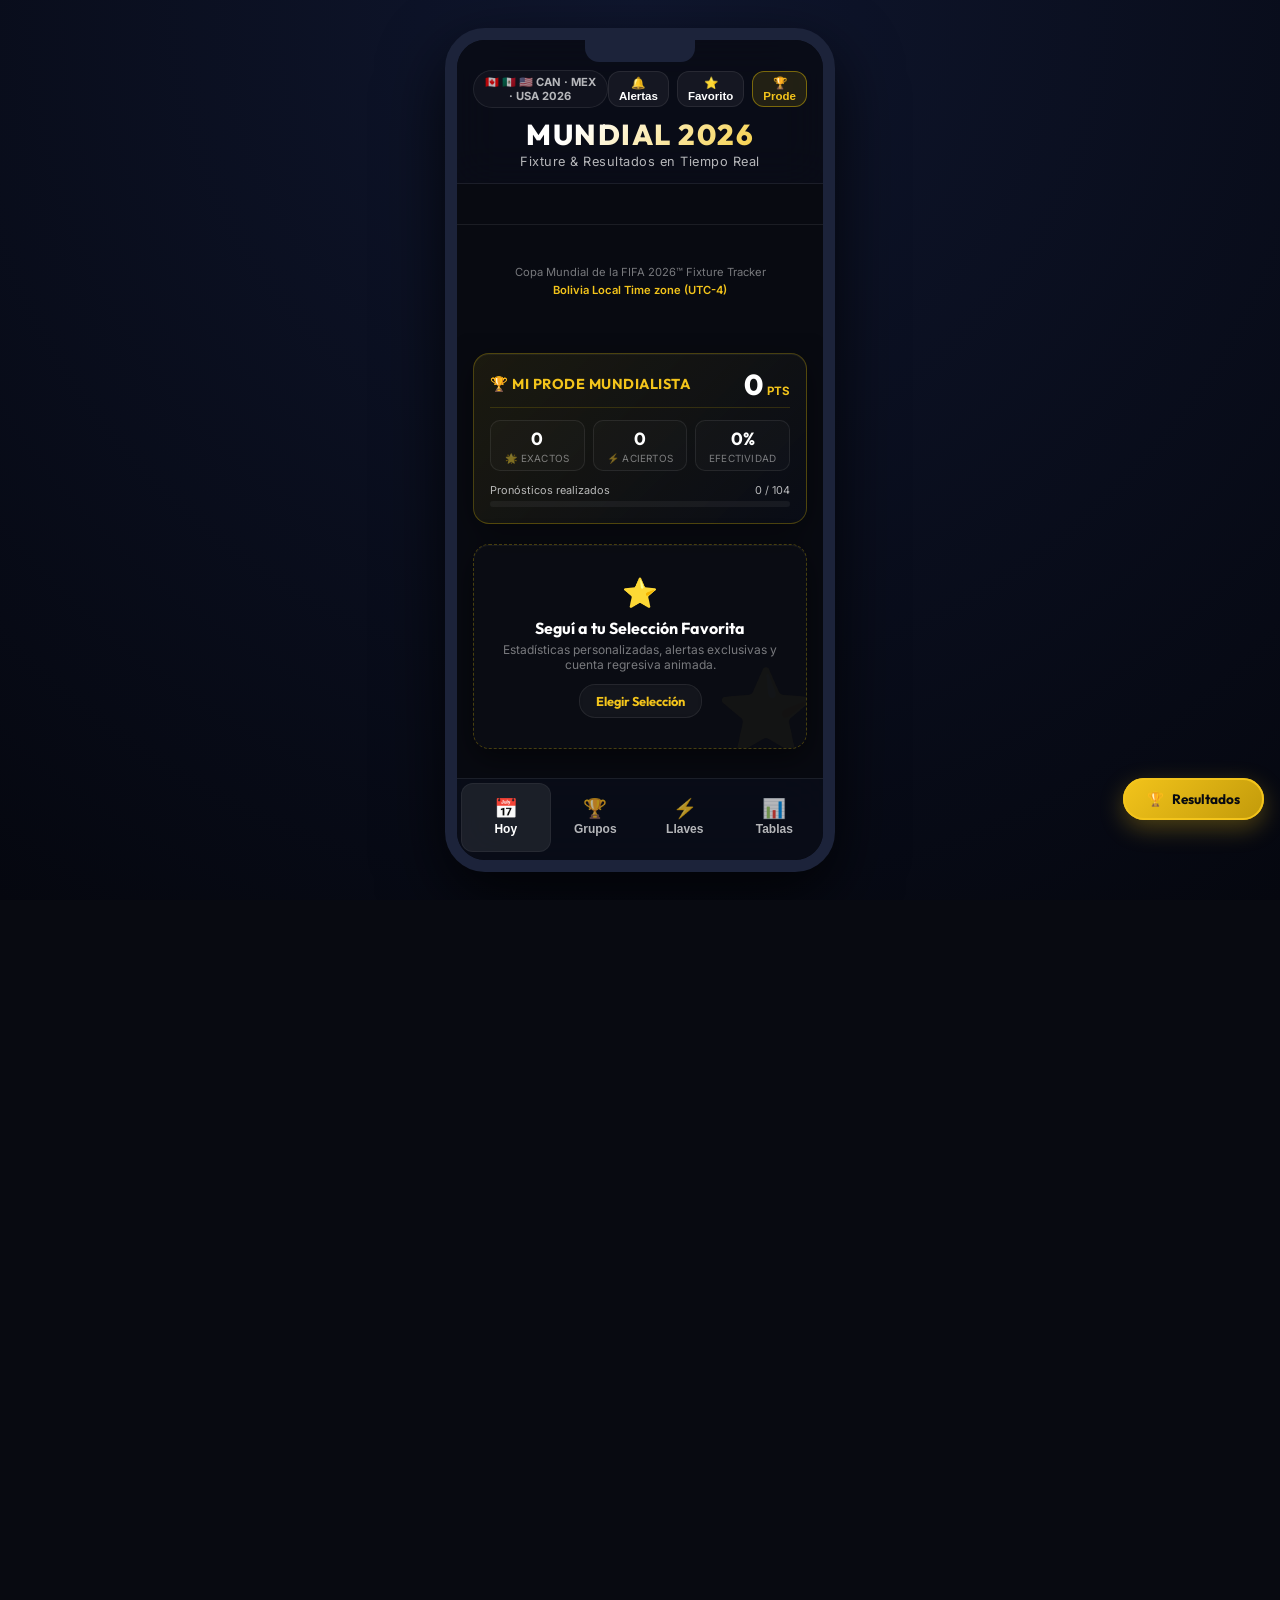
==== commit d6473bff: "refactor: clean up reset cache and timezone-badge elements and styles" ====
--- a/index.html
+++ b/index.html
@@ -58,8 +58,6 @@
           <button class="btn-alerts-toggle" id="btn-alerts-toggle" title="Activar Alertas (15 min antes)">🔔 Alertas</button>
           <button class="btn-fav-toggle" id="btn-fav-toggle" title="Selección Favorita">⭐ Favorito</button>
           <button class="btn-prode-toggle" id="btn-prode-toggle" title="Activar/Desactivar Modo Prode">🏆 Prode</button>
-          <button class="btn-reset-cache" id="btn-reset-cache" title="Limpiar Caché y Reiniciar">🧹 Reiniciar</button>
-          <div class="timezone-badge">🇧🇴 Hora Bolivia</div>
         </div>
       </div>
       <h1 class="app-title">MUNDIAL 2026</h1>
--- a/css/styles.css
+++ b/css/styles.css
@@ -123,15 +123,6 @@
   border: 1px solid var(--glass-border);
 }
 
-.timezone-badge {
-  font-size: 0.7rem;
-  font-weight: 700;
-  color: var(--accent-gold);
-  background: hsla(var(--hue-accent), 90%, 53%, 0.08);
-  padding: 4px 10px;
-  border-radius: 20px;
-  border: 1px solid var(--accent-gold-glow);
-}
 
 .app-title {
   font-family: 'Outfit', sans-serif;
@@ -1152,7 +1143,7 @@
 /* ==========================================================================
    ALERTAS & FAVORITO BUTTONS (HEADER)
    ========================================================================== */
-.btn-alerts-toggle, .btn-fav-toggle, .btn-prode-toggle, .btn-reset-cache {
+.btn-alerts-toggle, .btn-fav-toggle, .btn-prode-toggle {
   background: rgba(255, 255, 255, 0.05);
   border: 1px solid var(--glass-border);
   color: var(--text-primary);
@@ -1168,7 +1159,7 @@
   transition: var(--transition-smooth);
 }
 
-.btn-alerts-toggle:hover, .btn-fav-toggle:hover, .btn-prode-toggle:hover, .btn-reset-cache:hover {
+.btn-alerts-toggle:hover, .btn-fav-toggle:hover, .btn-prode-toggle:hover {
   background: rgba(255, 255, 255, 0.1);
   border-color: rgba(255, 255, 255, 0.2);
 }
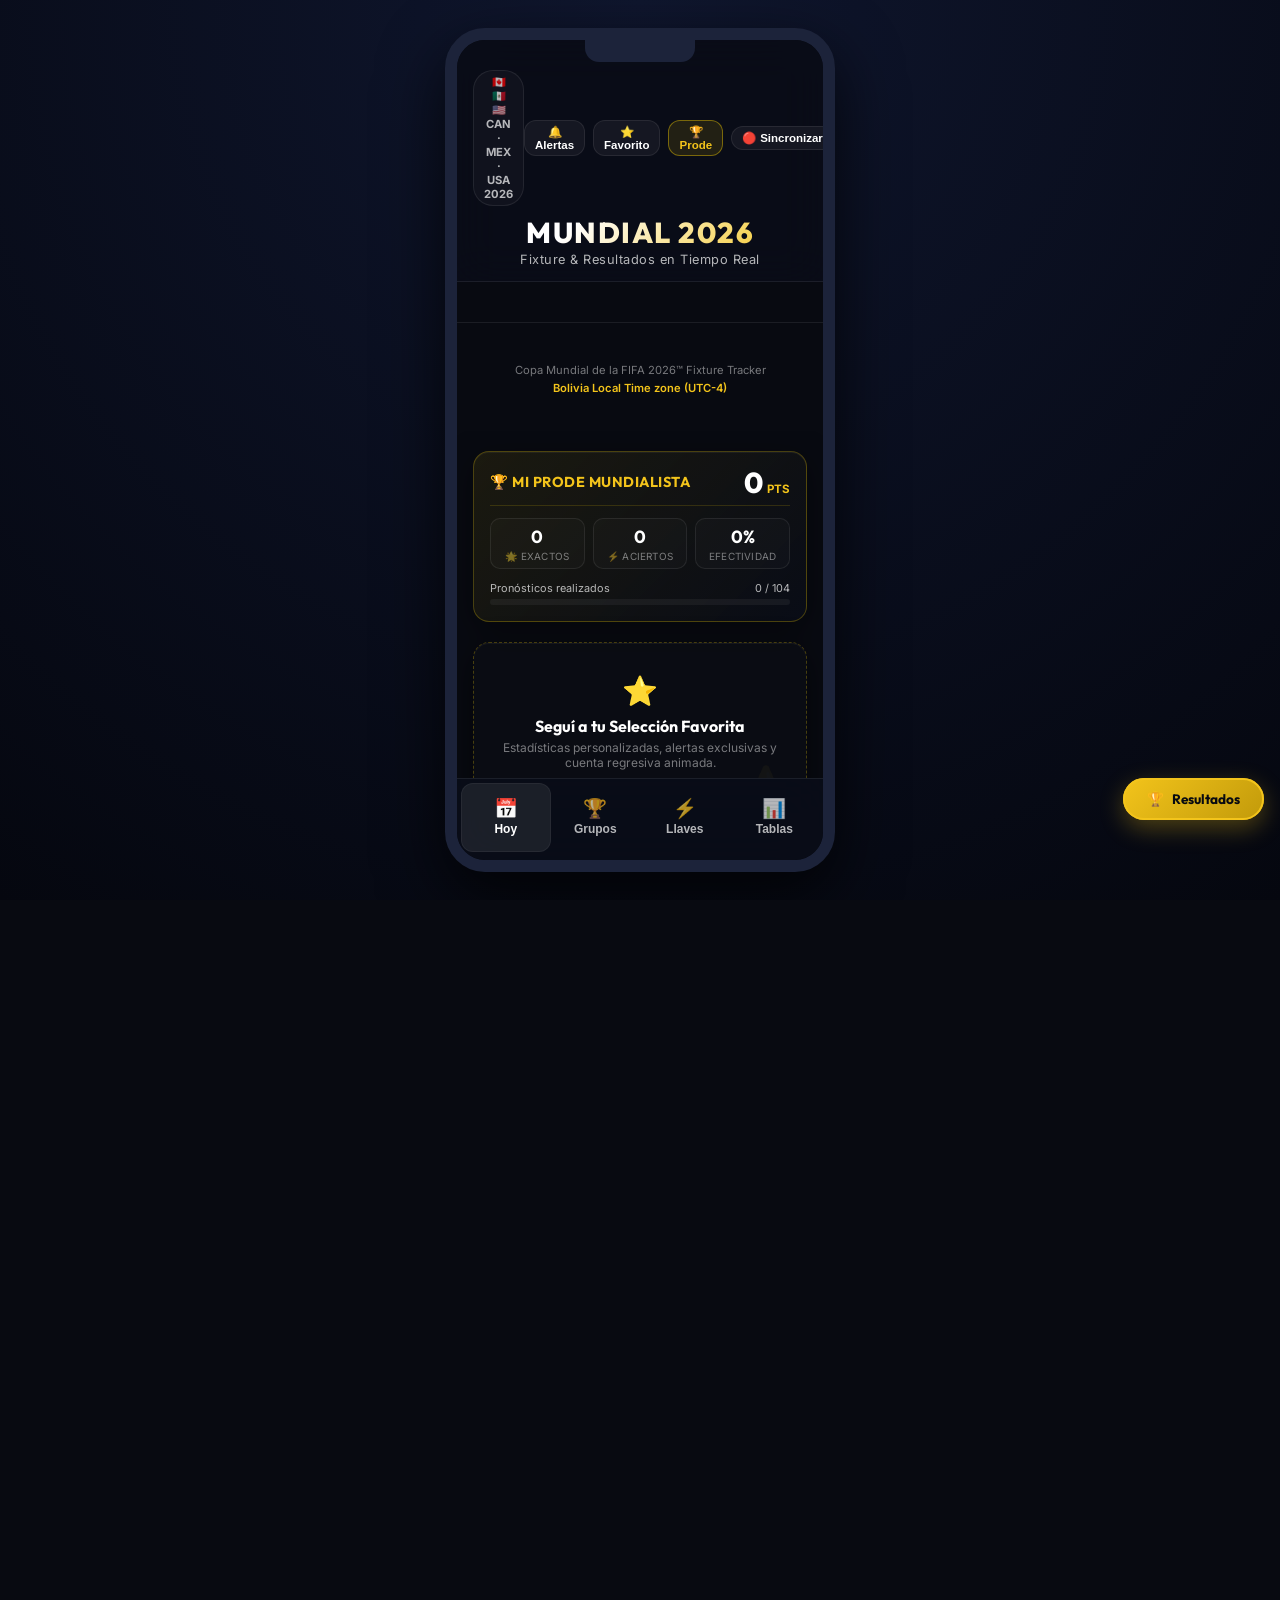
==== commit a1a3ea0e: "feat: integrate client-side live scores synchronization from public API" ====
--- a/index.html
+++ b/index.html
@@ -58,6 +58,10 @@
           <button class="btn-alerts-toggle" id="btn-alerts-toggle" title="Activar Alertas (15 min antes)">🔔 Alertas</button>
           <button class="btn-fav-toggle" id="btn-fav-toggle" title="Selección Favorita">⭐ Favorito</button>
           <button class="btn-prode-toggle" id="btn-prode-toggle" title="Activar/Desactivar Modo Prode">🏆 Prode</button>
+          <button class="btn-sync-live" id="btn-sync-live" title="Sincronizar Resultados en Vivo">
+            <span class="sync-icon">🔴</span>
+            <span class="sync-text">Sincronizar</span>
+          </button>
         </div>
       </div>
       <h1 class="app-title">MUNDIAL 2026</h1>
--- a/css/styles.css
+++ b/css/styles.css
@@ -1143,7 +1143,7 @@
 /* ==========================================================================
    ALERTAS & FAVORITO BUTTONS (HEADER)
    ========================================================================== */
-.btn-alerts-toggle, .btn-fav-toggle, .btn-prode-toggle {
+.btn-alerts-toggle, .btn-fav-toggle, .btn-prode-toggle, .btn-sync-live {
   background: rgba(255, 255, 255, 0.05);
   border: 1px solid var(--glass-border);
   color: var(--text-primary);
@@ -1159,9 +1159,39 @@
   transition: var(--transition-smooth);
 }
 
-.btn-alerts-toggle:hover, .btn-fav-toggle:hover, .btn-prode-toggle:hover {
+.btn-alerts-toggle:hover, .btn-fav-toggle:hover, .btn-prode-toggle:hover, .btn-sync-live:hover {
   background: rgba(255, 255, 255, 0.1);
   border-color: rgba(255, 255, 255, 0.2);
+}
+
+.btn-sync-live .sync-icon {
+  display: inline-block;
+  animation: pulse-red 2s infinite;
+}
+
+.btn-sync-live.loading .sync-icon {
+  animation: spin-soccer 1s linear infinite;
+}
+
+@keyframes pulse-red {
+  0% {
+    opacity: 0.6;
+    transform: scale(0.9);
+  }
+  50% {
+    opacity: 1;
+    transform: scale(1.15);
+  }
+  100% {
+    opacity: 0.6;
+    transform: scale(0.9);
+  }
+}
+
+@keyframes spin-soccer {
+  100% {
+    transform: rotate(360deg);
+  }
 }
 
 .btn-alerts-toggle.active {
@@ -2189,7 +2219,44 @@
   color: var(--accent-gold);
 }
 
-
-
-
-
+/* Toast de Sincronización */
+.sync-toast {
+  position: fixed;
+  bottom: 24px;
+  left: 50%;
+  transform: translate(-50%, 50px);
+  background: rgba(10, 14, 26, 0.95);
+  border: 1px solid var(--glass-border);
+  color: var(--text-primary);
+  padding: 10px 20px;
+  border-radius: 20px;
+  font-size: 0.8rem;
+  font-weight: 600;
+  z-index: 99999;
+  opacity: 0;
+  pointer-events: none;
+  box-shadow: 0 8px 32px rgba(0, 0, 0, 0.5);
+  transition: transform 0.4s cubic-bezier(0.175, 0.885, 0.32, 1.275), opacity 0.3s ease;
+  backdrop-filter: blur(10px);
+  -webkit-backdrop-filter: blur(10px);
+}
+
+.sync-toast.show {
+  transform: translate(-50%, 0);
+  opacity: 1;
+}
+
+.sync-toast.toast-success {
+  border-color: var(--accent-green-glow);
+  color: var(--accent-green);
+}
+
+.sync-toast.toast-error {
+  border-color: rgba(255, 23, 68, 0.4);
+  color: #ff1744;
+}
+
+
+
+
+
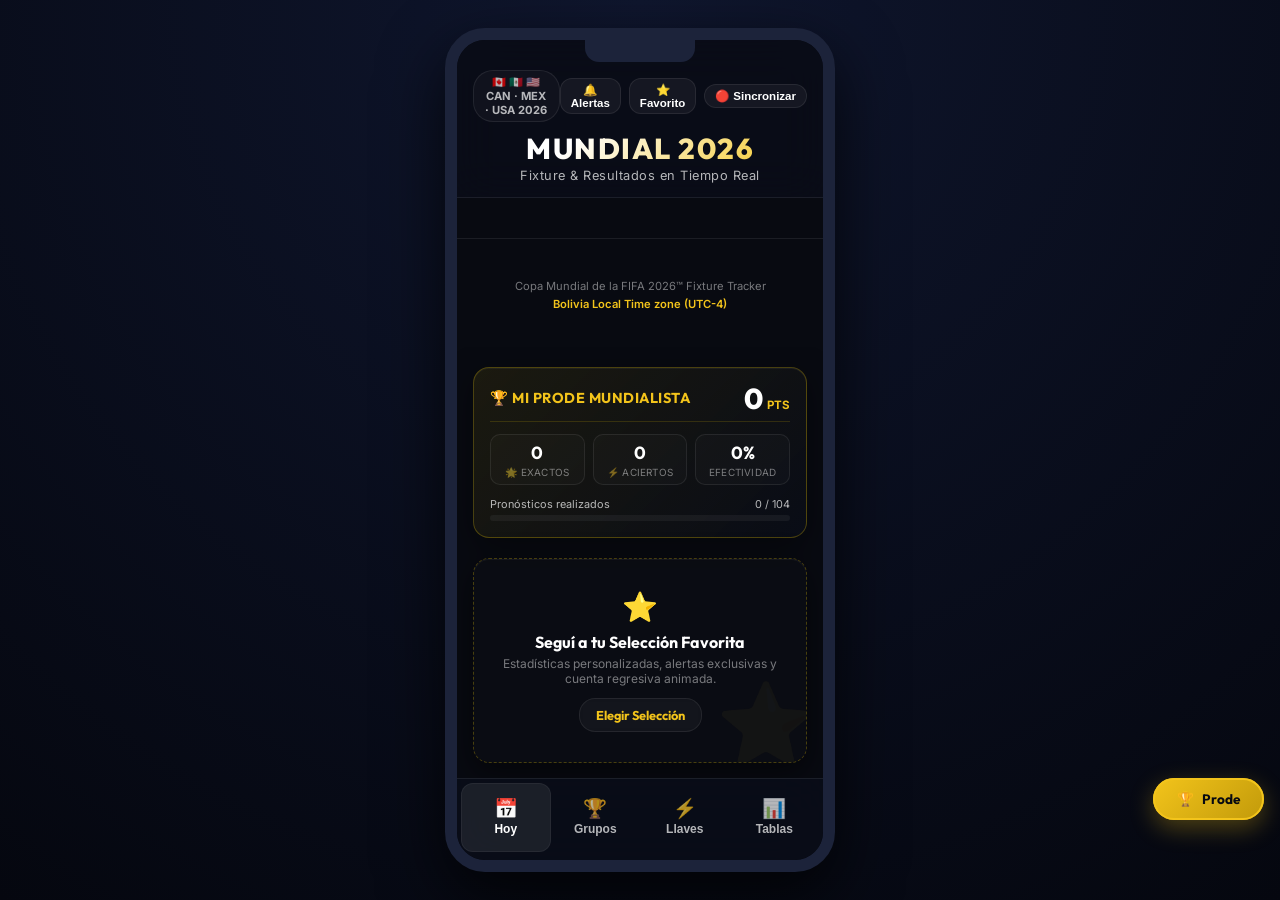
==== commit 0b6f2332: "refactor: remove manual match simulator and relocate prode toggle to floating button" ====
--- a/index.html
+++ b/index.html
@@ -57,7 +57,6 @@
           <button class="btn-install" id="pwa-install-btn" style="display: none;">📲 Instalar</button>
           <button class="btn-alerts-toggle" id="btn-alerts-toggle" title="Activar Alertas (15 min antes)">🔔 Alertas</button>
           <button class="btn-fav-toggle" id="btn-fav-toggle" title="Selección Favorita">⭐ Favorito</button>
-          <button class="btn-prode-toggle" id="btn-prode-toggle" title="Activar/Desactivar Modo Prode">🏆 Prode</button>
           <button class="btn-sync-live" id="btn-sync-live" title="Sincronizar Resultados en Vivo">
             <span class="sync-icon">🔴</span>
             <span class="sync-text">Sincronizar</span>
@@ -187,83 +186,13 @@
 
   </div>
 
-  <!-- Floating Simulator Button -->
-  <button class="btn-simulator-trigger" id="sim-trigger" title="Cargar Resultados Reales/Oficiales">
+  <!-- Floating Prode Toggle Button -->
+  <button class="btn-simulator-trigger" id="btn-prode-toggle" title="Activar/Desactivar Modo Prode">
     <span class="pulse-ring"></span>
     <span class="sim-icon">🏆</span>
-    <span class="sim-text">Resultados</span>
+    <span class="sim-text">Prode</span>
   </button>
 
-  <!-- Simulator Drawer Panel -->
-  <div class="simulator-drawer" id="sim-drawer">
-    <div class="drawer-header">
-      <h3>🏆 Resultados Reales (Oficiales)</h3>
-      <button class="btn-close-drawer" id="sim-close">✕</button>
-    </div>
-    <div class="drawer-body">
-      <p class="sim-info-txt">Cargá los resultados oficiales o simulados de los partidos para actualizar las tablas de posiciones y las llaves en tiempo real.</p>
-      
-      <div class="sim-form-group">
-        <label for="sim-match-select">Seleccionar Partido:</label>
-        <select id="sim-match-select" class="sim-select">
-          <!-- Populated dynamically -->
-        </select>
-      </div>
-
-      <div class="sim-score-controller">
-        
-        <div class="sim-team-block home-block">
-          <span class="sim-flag" id="sim-home-flag">🏁</span>
-          <span class="sim-team-name" id="sim-home-name">Local</span>
-          <div class="score-buttons">
-            <button class="btn-score-adjust" data-team="home" data-action="dec">-</button>
-            <span class="sim-score" id="sim-home-score">0</span>
-            <button class="btn-score-adjust" data-team="home" data-action="inc">+</button>
-          </div>
-        </div>
-
-        <div class="sim-vs-divider">VS</div>
-
-        <div class="sim-team-block away-block">
-          <span class="sim-flag" id="sim-away-flag">🏁</span>
-          <span class="sim-team-name" id="sim-away-name">Visitante</span>
-          <div class="score-buttons">
-            <button class="btn-score-adjust" data-team="away" data-action="dec">-</button>
-            <span class="sim-score" id="sim-away-score">0</span>
-            <button class="btn-score-adjust" data-team="away" data-action="inc">+</button>
-          </div>
-        </div>
-
-      </div>
-
-      <div class="sim-state-controls">
-        
-        <div class="sim-form-group-inline">
-          <label for="sim-status-select">Estado:</label>
-          <select id="sim-status-select" class="sim-select">
-            <option value="upcoming">Próximo</option>
-            <option value="live">En Vivo</option>
-            <option value="finished">Finalizado</option>
-          </select>
-        </div>
-
-        <div class="sim-form-group-inline" id="sim-minute-wrapper" style="display: none;">
-          <label for="sim-minute-input">Minuto:</label>
-          <div class="minute-adjuster">
-            <button class="btn-min-adjust" id="sim-min-dec">-</button>
-            <span id="sim-minute-val">45'</span>
-            <button class="btn-min-adjust" id="sim-min-inc">+</button>
-          </div>
-        </div>
-
-      </div>
-
-      <button class="btn-reset-simulator" id="sim-reset">Restablecer Todo el Mundial</button>
-
-    </div>
-  </div>
-  
-  <div class="drawer-overlay" id="sim-overlay"></div>
 
   <!-- Modal para seleccionar selección favorita (Punto 8) -->
   <div class="fav-selector-modal" id="fav-selector-modal">
--- a/css/styles.css
+++ b/css/styles.css
@@ -711,26 +711,37 @@
   position: absolute;
   bottom: 80px;
   right: 16px;
+  background: rgba(255, 255, 255, 0.08);
+  border: 1px solid var(--glass-border);
+  color: var(--text-secondary);
+  outline: none;
+  border-radius: 50px;
+  padding: 12px 24px;
+  font-family: 'Outfit', sans-serif;
+  font-size: 0.85rem;
+  font-weight: 700;
+  display: flex;
+  align-items: center;
+  gap: 8px;
+  cursor: pointer;
+  z-index: 100;
+  transition: var(--transition-smooth);
+}
+
+.btn-simulator-trigger:hover {
+  transform: translateY(-2px);
+  background: rgba(255, 255, 255, 0.15);
+  border-color: rgba(255, 255, 255, 0.2);
+}
+
+.btn-simulator-trigger.active {
   background: linear-gradient(135deg, var(--accent-gold), hsl(var(--hue-accent), 90%, 40%));
   color: var(--bg-dark-1);
   border: none;
-  outline: none;
-  border-radius: 50px;
-  padding: 12px 24px;
-  font-family: 'Outfit', sans-serif;
-  font-size: 0.85rem;
-  font-weight: 700;
-  display: flex;
-  align-items: center;
-  gap: 8px;
   box-shadow: 0 8px 24px rgba(245, 197, 24, 0.3);
-  cursor: pointer;
-  z-index: 100;
-  transition: var(--transition-smooth);
-}
-
-.btn-simulator-trigger:hover {
-  transform: translateY(-2px);
+}
+
+.btn-simulator-trigger.active:hover {
   box-shadow: 0 12px 32px rgba(245, 197, 24, 0.5);
 }
 
@@ -743,6 +754,12 @@
   border-radius: 50px;
   border: 2px solid var(--accent-gold);
   animation: buttonPulse 1.8s infinite;
+  display: none;
+}
+
+.btn-simulator-trigger.active .pulse-ring {
+  display: block;
+}
   pointer-events: none;
 }
 
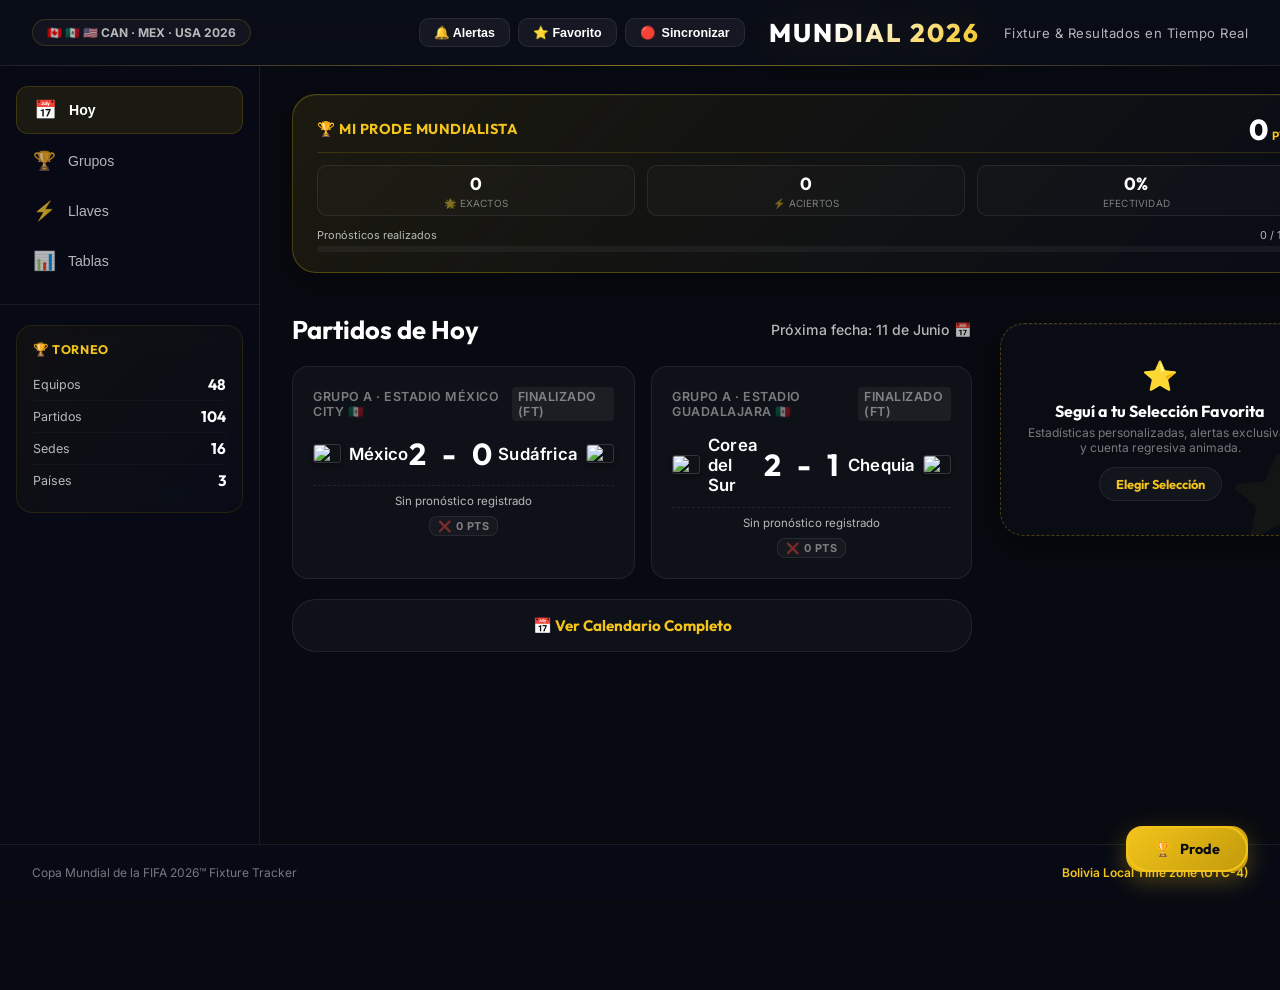
==== commit 394edca0: "feat: implement responsive desktop UI redesign with sidebar and grid layouts" ====
--- a/index.html
+++ b/index.html
@@ -13,6 +13,7 @@
   
   <link rel="stylesheet" href="css/styles.css">
   <link rel="manifest" href="manifest.json">
+  <link rel="icon" type="image/svg+xml" href="icon.svg">
 </head>
 <body>
   
@@ -67,26 +68,52 @@
       <p class="app-subtitle">Fixture & Resultados en Tiempo Real</p>
     </header>
 
-    <!-- Navigation Bar -->
-    <nav class="app-nav">
-      <button class="nav-tab active" data-tab="hoy">
-        <span class="tab-icon">📅</span>
-        <span class="tab-label">Hoy</span>
-      </button>
-      <button class="nav-tab" data-tab="grupos">
-        <span class="tab-icon">🏆</span>
-        <span class="tab-label">Grupos</span>
-      </button>
-      <button class="nav-tab" data-tab="eliminatorias">
-        <span class="tab-icon">⚡</span>
-        <span class="tab-label">Llaves</span>
-      </button>
-      <button class="nav-tab" data-tab="tablas">
-        <span class="tab-icon">📊</span>
-        <span class="tab-label">Tablas</span>
-      </button>
-      <div class="nav-underline"></div>
-    </nav>
+    <!-- Desktop Sidebar (visible solo ≥1024px via CSS) -->
+    <aside class="desktop-sidebar">
+      <!-- Navigation Bar -->
+      <nav class="app-nav">
+        <button class="nav-tab active" data-tab="hoy">
+          <span class="tab-icon">📅</span>
+          <span class="tab-label">Hoy</span>
+        </button>
+        <button class="nav-tab" data-tab="grupos">
+          <span class="tab-icon">🏆</span>
+          <span class="tab-label">Grupos</span>
+        </button>
+        <button class="nav-tab" data-tab="eliminatorias">
+          <span class="tab-icon">⚡</span>
+          <span class="tab-label">Llaves</span>
+        </button>
+        <button class="nav-tab" data-tab="tablas">
+          <span class="tab-icon">📊</span>
+          <span class="tab-label">Tablas</span>
+        </button>
+        <div class="nav-underline"></div>
+      </nav>
+
+      <!-- Desktop Sidebar Widgets (contenido extra solo visible en desktop) -->
+      <div class="sidebar-widgets">
+        <div class="sidebar-widget sidebar-tournament-info">
+          <div class="sidebar-widget-title">🏆 Torneo</div>
+          <div class="sidebar-info-row">
+            <span class="sidebar-info-label">Equipos</span>
+            <span class="sidebar-info-value">48</span>
+          </div>
+          <div class="sidebar-info-row">
+            <span class="sidebar-info-label">Partidos</span>
+            <span class="sidebar-info-value">104</span>
+          </div>
+          <div class="sidebar-info-row">
+            <span class="sidebar-info-label">Sedes</span>
+            <span class="sidebar-info-value">16</span>
+          </div>
+          <div class="sidebar-info-row">
+            <span class="sidebar-info-label">Países</span>
+            <span class="sidebar-info-value">3</span>
+          </div>
+        </div>
+      </div>
+    </aside>
 
     <!-- Main Views Container -->
     <main class="app-main">
--- a/css/styles.css
+++ b/css/styles.css
@@ -759,7 +759,6 @@
 
 .btn-simulator-trigger.active .pulse-ring {
   display: block;
-}
   pointer-events: none;
 }
 
@@ -1120,42 +1119,36 @@
 }
 
 /* ==========================================================================
-   SMARTPHONE MOCKUP FRAME (DESKTOP ONLY)
+   RESPONSIVE APP CONTAINER CONFIGURATION
    ========================================================================== */
-@media (min-width: 600px) {
+@media (min-width: 768px) and (max-width: 1023px) {
   body {
     display: flex;
     justify-content: center;
     align-items: center;
     min-height: 100vh;
-    padding: 24px 0;
     background: radial-gradient(circle at top, #0f162e 0%, #05070f 100%) !important;
   }
 
   .app-container {
-    width: 390px;
-    height: 844px; /* iPhone 13/14 viewport aspect ratio */
-    border: 12px solid #1c233a;
-    border-radius: 40px;
-    box-shadow: 0 25px 65px rgba(0, 0, 0, 0.75);
+    width: 100%;
+    max-width: 100%;
+    height: 100vh;
+    height: 100dvh;
+    border: none;
+    border-radius: 0;
+    box-shadow: none;
     overflow: hidden;
     position: relative;
   }
 
-  /* Decorative iPhone notch */
+  /* Hide smartphone notch */
   .app-container::before {
-    content: '';
-    position: absolute;
-    top: 0;
-    left: 50%;
-    transform: translateX(-50%);
-    width: 110px;
-    height: 22px;
-    background-color: #1c233a;
-    border-radius: 0 0 14px 14px;
-    z-index: 100;
-  }
-}
+    display: none;
+  }
+}
+
+
 
 /* ==========================================================================
    ALERTAS & FAVORITO BUTTONS (HEADER)
@@ -2273,7 +2266,831 @@
   color: #ff1744;
 }
 
-
-
-
-
+/* ==========================================================================
+   DESKTOP SIDEBAR — Base Styles (hidden by default)
+   ========================================================================== */
+.desktop-sidebar {
+  display: none; /* Solo visible en desktop ≥1024px */
+}
+
+.sidebar-widgets {
+  display: none;
+}
+
+.sidebar-widget {
+  background: var(--bg-card);
+  border: 1px solid var(--glass-border);
+  border-radius: var(--border-radius-md);
+  padding: 16px;
+  backdrop-filter: blur(10px);
+  -webkit-backdrop-filter: blur(10px);
+}
+
+.sidebar-widget-title {
+  font-family: 'Outfit', sans-serif;
+  font-size: 0.78rem;
+  font-weight: 700;
+  text-transform: uppercase;
+  color: var(--accent-gold);
+  margin-bottom: 12px;
+  letter-spacing: 0.05em;
+}
+
+.sidebar-info-row {
+  display: flex;
+  justify-content: space-between;
+  align-items: center;
+  padding: 6px 0;
+  border-bottom: 1px solid rgba(255, 255, 255, 0.03);
+}
+
+.sidebar-info-row:last-child {
+  border-bottom: none;
+}
+
+.sidebar-info-label {
+  font-size: 0.78rem;
+  color: var(--text-secondary);
+}
+
+.sidebar-info-value {
+  font-family: 'Outfit', sans-serif;
+  font-size: 0.95rem;
+  font-weight: 700;
+  color: var(--text-primary);
+}
+
+/* ==========================================================================
+   DESKTOP AMBIENT GLOW ANIMATIONS
+   ========================================================================== */
+@keyframes floatGlow1 {
+  0%, 100% {
+    transform: translate(0, 0) scale(1);
+  }
+  25% {
+    transform: translate(3%, 5%) scale(1.05);
+  }
+  50% {
+    transform: translate(-2%, 3%) scale(0.97);
+  }
+  75% {
+    transform: translate(4%, -2%) scale(1.03);
+  }
+}
+
+@keyframes floatGlow2 {
+  0%, 100% {
+    transform: translate(0, 0) scale(1);
+  }
+  33% {
+    transform: translate(-4%, -3%) scale(1.04);
+  }
+  66% {
+    transform: translate(3%, 4%) scale(0.96);
+  }
+}
+
+/* ==========================================================================
+   RESPONSIVE DESIGN OVERRIDES (TABLET & DESKTOP)
+   ========================================================================== */
+
+@media (min-width: 768px) and (max-width: 1023px) {
+  /* Reorder navbar to top */
+  .app-nav {
+    order: 2;
+    border-top: none;
+    border-bottom: 1px solid var(--glass-border);
+    padding: 8px 16px;
+    background: rgba(10, 14, 26, 0.85);
+    justify-content: center;
+    gap: 16px;
+  }
+
+  .app-main {
+    order: 3;
+    padding-bottom: 32px;
+  }
+
+  .nav-tab {
+    flex: none;
+    flex-direction: row;
+    gap: 8px;
+    padding: 8px 20px;
+    font-size: 0.88rem;
+    border-radius: var(--border-radius-md);
+  }
+
+  .nav-tab .tab-icon {
+    font-size: 1.1rem;
+    margin-bottom: 0;
+  }
+
+  /* Adjust Tab Underline Pill for top horizontal layout */
+  .nav-underline {
+    top: 6px;
+    bottom: 6px;
+    border-radius: var(--border-radius-sm);
+  }
+
+  /* Multi-column grid for Groups and Posiciones */
+  .groups-grid {
+    display: grid;
+    grid-template-columns: repeat(2, 1fr);
+    gap: 20px;
+  }
+
+  .tables-container {
+    display: grid;
+    grid-template-columns: repeat(2, 1fr);
+    gap: 20px;
+  }
+
+  /* Stat dashboard optimization */
+  .tournament-stats-dashboard {
+    grid-template-columns: repeat(4, 1fr);
+  }
+
+  .stat-item-box.full-width {
+    grid-column: span 4;
+  }
+
+  /* Floating trigger placement */
+  .btn-simulator-trigger {
+    bottom: 24px;
+  }
+}
+
+@media (min-width: 1024px) {
+
+  /* --- BODY & BACKGROUND --- */
+  body {
+    background: #05070f !important;
+    min-height: 100vh;
+    overflow-x: hidden;
+  }
+
+  .glow-bg-1 {
+    width: 50vw;
+    height: 50vw;
+    top: -15%;
+    left: -10%;
+    animation: floatGlow1 20s ease-in-out infinite;
+    opacity: 0.7;
+  }
+
+  .glow-bg-2 {
+    width: 60vw;
+    height: 60vw;
+    bottom: -10%;
+    right: -15%;
+    animation: floatGlow2 25s ease-in-out infinite;
+    opacity: 0.6;
+  }
+
+  /* --- APP CONTAINER: Full Viewport Grid --- */
+  .app-container {
+    max-width: 100%;
+    width: 100%;
+    height: 100vh;
+    height: 100dvh;
+    border: none;
+    border-radius: 0;
+    box-shadow: none;
+    display: grid;
+    grid-template-columns: 260px 1fr;
+    grid-template-rows: auto 1fr auto;
+    grid-template-areas:
+      "header  header"
+      "sidebar main"
+      "footer  footer";
+    overflow: hidden;
+  }
+
+  /* --- HEADER --- */
+  .app-header {
+    grid-area: header;
+    display: flex;
+    align-items: center;
+    justify-content: space-between;
+    padding: 16px 32px;
+    text-align: left;
+    border-bottom: 1px solid var(--glass-border);
+    background: rgba(10, 14, 26, 0.8);
+    backdrop-filter: blur(24px);
+    -webkit-backdrop-filter: blur(24px);
+    z-index: 20;
+    flex-shrink: 0;
+    gap: 24px;
+    position: relative;
+  }
+
+  /* Línea decorativa dorada inferior del header */
+  .app-header::after {
+    content: '';
+    position: absolute;
+    bottom: -1px;
+    left: 0;
+    right: 0;
+    height: 1px;
+    background: linear-gradient(
+      90deg,
+      transparent 0%,
+      var(--accent-gold-glow) 20%,
+      var(--accent-gold) 50%,
+      var(--accent-gold-glow) 80%,
+      transparent 100%
+    );
+    opacity: 0.5;
+  }
+
+  .header-top {
+    display: flex;
+    align-items: center;
+    gap: 16px;
+    margin-bottom: 0;
+    flex: 1;
+  }
+
+  .host-badge {
+    font-size: 0.75rem;
+    white-space: nowrap;
+    padding: 5px 14px;
+    background: rgba(255, 255, 255, 0.04);
+    border: 1px solid rgba(255, 215, 0, 0.15);
+  }
+
+  .app-title {
+    font-size: 1.6rem;
+    letter-spacing: 2px;
+    white-space: nowrap;
+    margin-bottom: 0;
+    filter: drop-shadow(0 0 20px rgba(245, 197, 24, 0.15));
+  }
+
+  .app-subtitle {
+    font-size: 0.82rem;
+    white-space: nowrap;
+    margin-bottom: 0;
+  }
+
+  /* Header buttons - estilo mejorado para desktop */
+  .btn-alerts-toggle,
+  .btn-fav-toggle,
+  .btn-sync-live {
+    padding: 6px 14px;
+    font-size: 0.78rem;
+    border-radius: 10px;
+    gap: 6px;
+    transition: var(--transition-smooth);
+  }
+
+  .btn-alerts-toggle:hover,
+  .btn-fav-toggle:hover,
+  .btn-sync-live:hover {
+    background: rgba(255, 255, 255, 0.12);
+    border-color: rgba(255, 255, 255, 0.25);
+    transform: translateY(-1px);
+    box-shadow: 0 4px 12px rgba(0, 0, 0, 0.3);
+  }
+
+  /* --- DESKTOP SIDEBAR --- */
+  .desktop-sidebar {
+    grid-area: sidebar;
+    display: flex;
+    flex-direction: column;
+    background: rgba(8, 11, 22, 0.9);
+    border-right: 1px solid var(--glass-border);
+    backdrop-filter: blur(20px);
+    -webkit-backdrop-filter: blur(20px);
+    overflow-y: auto;
+    overflow-x: hidden;
+    z-index: 15;
+    padding: 0;
+    position: relative;
+  }
+
+  /* Decoración derecha del sidebar */
+  .desktop-sidebar::after {
+    content: '';
+    position: absolute;
+    top: 0;
+    right: -1px;
+    bottom: 0;
+    width: 1px;
+    background: linear-gradient(
+      180deg,
+      transparent 0%,
+      rgba(255, 215, 0, 0.15) 30%,
+      rgba(255, 215, 0, 0.08) 70%,
+      transparent 100%
+    );
+  }
+
+  /* SIDEBAR NAV: Vertical tabs */
+  .desktop-sidebar .app-nav {
+    order: unset;
+    display: flex;
+    flex-direction: column;
+    padding: 20px 16px;
+    background: transparent;
+    border-top: none;
+    border-bottom: 1px solid var(--glass-border);
+    backdrop-filter: none;
+    -webkit-backdrop-filter: none;
+    gap: 4px;
+    position: relative;
+  }
+
+  .desktop-sidebar .nav-tab {
+    flex: none;
+    flex-direction: row;
+    justify-content: flex-start;
+    padding: 12px 16px;
+    font-size: 0.88rem;
+    font-weight: 500;
+    border-radius: 12px;
+    gap: 12px;
+    color: var(--text-secondary);
+    transition: var(--transition-smooth);
+    position: relative;
+  }
+
+  .desktop-sidebar .nav-tab .tab-icon {
+    font-size: 1.15rem;
+    margin-bottom: 0;
+    width: 24px;
+    text-align: center;
+  }
+
+  .desktop-sidebar .nav-tab .tab-label {
+    font-size: 0.88rem;
+  }
+
+  .desktop-sidebar .nav-tab:hover {
+    background: rgba(255, 255, 255, 0.05);
+    color: var(--text-primary);
+  }
+
+  .desktop-sidebar .nav-tab.active {
+    background: rgba(255, 215, 0, 0.08);
+    color: var(--text-primary);
+    font-weight: 600;
+    border: 1px solid rgba(255, 215, 0, 0.15);
+  }
+
+  /* Ocultar la pill underline animada en el sidebar vertical */
+  .desktop-sidebar .nav-underline {
+    display: none;
+  }
+
+  /* SIDEBAR WIDGETS */
+  .sidebar-widgets {
+    display: flex;
+    flex-direction: column;
+    gap: 16px;
+    padding: 20px 16px;
+    flex: 1;
+  }
+
+  .sidebar-tournament-info {
+    background: linear-gradient(135deg, rgba(255, 215, 0, 0.04) 0%, rgba(10, 14, 26, 0.6) 100%);
+    border-color: rgba(255, 215, 0, 0.1);
+  }
+
+  /* --- MAIN CONTENT --- */
+  .app-main {
+    grid-area: main;
+    order: unset;
+    overflow-y: auto;
+    overflow-x: hidden;
+    padding: 28px 32px 40px;
+    position: relative;
+  }
+
+  /* --- SECTION HEADERS (Desktop) --- */
+  .section-header {
+    margin-bottom: 24px;
+  }
+
+  .section-header h2 {
+    font-size: 1.6rem;
+  }
+
+  .current-date-lbl {
+    font-size: 0.88rem;
+  }
+
+  /* --- VIEW: HOY — Desktop Grid Layout --- */
+  #view-hoy.active {
+    display: grid;
+    grid-template-columns: 1fr 320px;
+    grid-template-areas:
+      "prode    prode"
+      "header   sidebar"
+      "matches  sidebar"
+      "calendar sidebar";
+    gap: 20px 28px;
+    align-items: start;
+  }
+
+  #prode-stats-banner {
+    grid-area: prode;
+  }
+
+  #view-hoy > .section-header {
+    grid-area: header;
+    margin: 0;
+  }
+
+  #list-hoy {
+    grid-area: matches;
+    margin: 0;
+    display: grid !important;
+    grid-template-columns: repeat(2, 1fr);
+    gap: 16px;
+  }
+
+  /* En modo calendario (muchos partidos), forzar 2 columnas */
+  #list-hoy .date-group-header {
+    grid-column: span 2;
+  }
+
+  #fav-team-banner-container {
+    grid-area: sidebar;
+    position: sticky;
+    top: 0;
+    z-index: 5;
+  }
+
+  /* Trivia: ocultar en main, solo queda si no hay sidebar para eso */
+  #trivia-container-wrapper {
+    grid-area: unset;
+    display: none; /* La trivia se mueve conceptualmente al sidebar widget */
+  }
+
+  #btn-toggle-cal {
+    grid-area: calendar;
+    margin: 0;
+  }
+
+  /* --- MATCH CARDS — Desktop Enhancements --- */
+  .match-card {
+    padding: 20px;
+    border-radius: var(--border-radius-md);
+    transition: all 0.35s cubic-bezier(0.4, 0, 0.2, 1);
+  }
+
+  .match-card:hover {
+    transform: translateY(-3px) scale(1.01);
+    border-color: rgba(255, 215, 0, 0.2);
+    box-shadow: 0 8px 24px rgba(0, 0, 0, 0.4), 0 0 0 1px rgba(255, 215, 0, 0.1);
+    background: var(--bg-card-hover);
+  }
+
+  .match-card.live-card:hover {
+    border-color: var(--accent-green);
+    box-shadow: 0 8px 24px var(--accent-green-glow), 0 0 0 1px var(--accent-green);
+  }
+
+  .match-header {
+    font-size: 0.78rem;
+    margin-bottom: 14px;
+  }
+
+  .team-name-lbl {
+    font-size: 1.05rem;
+    font-weight: 600;
+  }
+
+  .score-text {
+    font-size: 1.9rem;
+    letter-spacing: 5px;
+  }
+
+  .team-flag-img {
+    width: 28px;
+    height: 19px;
+  }
+
+  /* --- VIEW: GRUPOS — 3 Columns Grid --- */
+  .groups-grid {
+    display: grid;
+    grid-template-columns: repeat(3, 1fr);
+    gap: 24px;
+  }
+
+  .group-card {
+    padding: 20px;
+    transition: all 0.3s ease;
+  }
+
+  .group-card:hover {
+    transform: translateY(-2px);
+    border-color: rgba(255, 215, 0, 0.15);
+    box-shadow: 0 8px 20px rgba(0, 0, 0, 0.3);
+  }
+
+  .group-card-header {
+    font-size: 1.2rem;
+  }
+
+  .group-match-mini-row {
+    font-size: 0.85rem;
+    padding: 4px 0;
+  }
+
+  /* --- VIEW: TABLAS — 3 Columns Grid --- */
+  .tables-container {
+    display: grid;
+    grid-template-columns: repeat(3, 1fr);
+    gap: 24px;
+  }
+
+  .standings-table-wrapper {
+    padding: 18px 14px;
+    transition: all 0.3s ease;
+  }
+
+  .standings-table-wrapper:hover {
+    border-color: rgba(255, 255, 255, 0.12);
+    box-shadow: 0 6px 16px rgba(0, 0, 0, 0.25);
+  }
+
+  .standings-table {
+    font-size: 0.85rem;
+  }
+
+  .standings-table th {
+    font-size: 0.78rem;
+  }
+
+  /* --- VIEW: ELIMINATORIAS — Centered Bracket --- */
+  .bracket-outer {
+    overflow-x: auto;
+    display: flex;
+    justify-content: center;
+    padding-bottom: 20px;
+  }
+
+  .bracket-container {
+    min-width: auto;
+    width: 100%;
+    max-width: 1100px;
+    gap: 20px;
+    justify-content: center;
+    padding: 20px 0;
+  }
+
+  .bracket-column {
+    justify-content: space-around;
+  }
+
+  .bracket-column-title {
+    font-size: 0.85rem;
+    padding: 6px 8px;
+  }
+
+  .bracket-match-node {
+    width: 200px;
+    padding: 12px;
+    font-size: 0.82rem;
+    margin: 8px 0;
+    transition: all 0.3s ease;
+  }
+
+  .bracket-match-node:hover {
+    border-color: rgba(255, 215, 0, 0.25);
+    transform: scale(1.03);
+    box-shadow: 0 4px 16px rgba(0, 0, 0, 0.4);
+  }
+
+  .node-team-name {
+    max-width: 130px;
+  }
+
+  /* --- TOURNAMENT STATS DASHBOARD --- */
+  .tournament-stats-dashboard {
+    grid-template-columns: repeat(4, 1fr);
+    gap: 16px;
+    margin-bottom: 28px;
+  }
+
+  .stat-item-box {
+    padding: 16px;
+    transition: all 0.3s ease;
+  }
+
+  .stat-item-box:hover {
+    border-color: rgba(255, 255, 255, 0.12);
+    background: var(--bg-card-hover);
+    transform: translateY(-2px);
+  }
+
+  .stat-item-box.full-width {
+    grid-column: span 4;
+  }
+
+  .stat-item-big-value {
+    font-size: 1.6rem;
+  }
+
+  /* --- PRODE STATS BANNER (Desktop) --- */
+  .prode-stats-banner {
+    padding: 20px 24px;
+    border-radius: var(--border-radius-lg);
+  }
+
+  .prode-stats-grid {
+    grid-template-columns: repeat(3, 1fr);
+    gap: 12px;
+  }
+
+  /* --- FAVORITE TEAM BANNER (Desktop Sidebar-Right Panel) --- */
+  .fav-team-hero {
+    padding: 24px;
+    border-radius: var(--border-radius-lg);
+  }
+
+  .fav-team-info-name {
+    font-size: 1.4rem;
+  }
+
+  .countdown-clock-wrapper {
+    gap: 16px;
+  }
+
+  .countdown-card-flip {
+    width: 52px;
+    padding: 10px 8px;
+  }
+
+  .countdown-digit {
+    font-size: 1.4rem;
+  }
+
+  /* --- FLOATING PRODE BUTTON (Desktop) --- */
+  .btn-simulator-trigger {
+    position: fixed;
+    bottom: 28px;
+    right: 32px;
+    padding: 14px 28px;
+    font-size: 0.9rem;
+    border-radius: 16px;
+  }
+
+  .btn-simulator-trigger:hover {
+    transform: translateY(-3px) scale(1.02);
+    box-shadow: 0 8px 24px rgba(0, 0, 0, 0.4);
+  }
+
+  /* --- FOOTER (Desktop) --- */
+  .app-footer {
+    grid-area: footer;
+    padding: 20px 32px;
+    display: flex;
+    justify-content: space-between;
+    align-items: center;
+    font-size: 0.75rem;
+    margin-top: 0;
+    border-top: 1px solid var(--glass-border);
+    background: rgba(8, 11, 22, 0.6);
+  }
+
+  .app-footer p {
+    margin-bottom: 0;
+  }
+
+  /* --- GROUP DROPDOWN (Desktop) --- */
+  .group-dropdown {
+    padding: 8px 16px;
+    font-size: 0.85rem;
+    border-radius: 10px;
+    cursor: pointer;
+    transition: var(--transition-smooth);
+  }
+
+  .group-dropdown:hover {
+    border-color: rgba(255, 255, 255, 0.2);
+    background: var(--bg-card-hover);
+  }
+
+  /* --- TRIVIA CARD (Desktop Enhancement, when visible) --- */
+  .trivia-card {
+    padding: 20px;
+  }
+
+  .trivia-title {
+    font-size: 1rem;
+  }
+
+  .trivia-text {
+    font-size: 0.85rem;
+  }
+
+  /* --- CALENDAR TOGGLE BUTTON (Desktop) --- */
+  .btn-toggle-calendar {
+    padding: 16px;
+    font-size: 0.95rem;
+    border-radius: var(--border-radius-lg);
+  }
+
+  .btn-toggle-calendar:hover {
+    background: rgba(255, 215, 0, 0.06);
+    border-color: rgba(255, 215, 0, 0.2);
+    color: var(--accent-gold);
+    transform: translateY(-2px);
+    box-shadow: 0 4px 16px rgba(245, 197, 24, 0.1);
+  }
+
+  /* --- MODAL (Desktop sizing) --- */
+  .fav-selector-modal {
+    max-width: 520px;
+    max-height: 70vh;
+  }
+
+  .fav-teams-grid {
+    grid-template-columns: repeat(3, 1fr);
+    gap: 12px;
+  }
+
+  /* --- PULL TO REFRESH: Hidden on desktop --- */
+  .ptr-element {
+    display: none !important;
+  }
+}
+
+/* ==========================================================================
+   CUSTOM SCROLLBAR (Desktop)
+   ========================================================================== */
+@media (min-width: 1024px) {
+  ::-webkit-scrollbar {
+    width: 6px;
+    height: 6px;
+  }
+
+  ::-webkit-scrollbar-track {
+    background: transparent;
+  }
+
+  ::-webkit-scrollbar-thumb {
+    background: hsla(47, 90%, 53%, 0.2);
+    border-radius: 3px;
+  }
+
+  ::-webkit-scrollbar-thumb:hover {
+    background: hsla(47, 90%, 53%, 0.35);
+  }
+
+  * {
+    scrollbar-width: thin;
+    scrollbar-color: hsla(47, 90%, 53%, 0.2) transparent;
+  }
+}
+
+/* ==========================================================================
+   RESPONSIVE: ULTRA-WIDE (≥1600px)
+   ========================================================================== */
+@media (min-width: 1600px) {
+
+  .app-container {
+    grid-template-columns: 280px 1fr;
+  }
+
+  .app-main {
+    padding: 32px 48px 40px;
+  }
+
+  #list-hoy {
+    grid-template-columns: repeat(3, 1fr) !important;
+  }
+
+  #list-hoy .date-group-header {
+    grid-column: span 3;
+  }
+
+  .groups-grid {
+    grid-template-columns: repeat(4, 1fr) !important;
+  }
+
+  .tables-container {
+    grid-template-columns: repeat(4, 1fr) !important;
+  }
+
+  #view-hoy.active {
+    grid-template-columns: 1fr 360px;
+  }
+
+  .bracket-container {
+    max-width: 1300px;
+  }
+
+  .bracket-match-node {
+    width: 220px;
+    font-size: 0.85rem;
+  }
+}
+
+
+
+
+
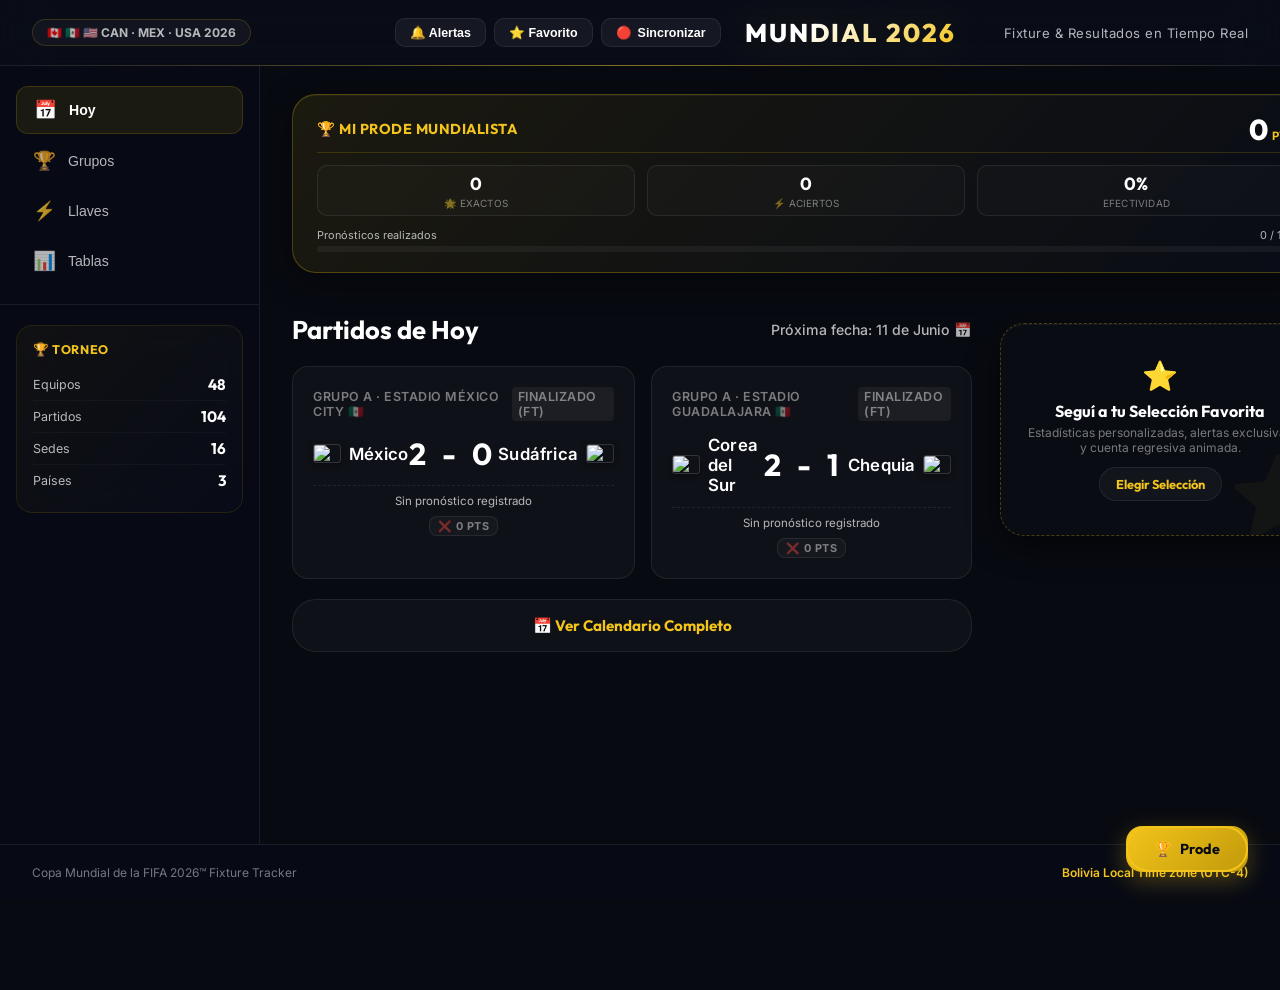
==== commit 379cf684: "feat: integrate system time-based match sync and manual override flag" ====
--- a/index.html
+++ b/index.html
@@ -64,7 +64,10 @@
           </button>
         </div>
       </div>
-      <h1 class="app-title">MUNDIAL 2026</h1>
+      <h1 class="app-title" id="app-title-header" style="cursor: pointer; user-select: none;">MUNDIAL 2026</h1>
+      <div style="display: flex; justify-content: center; align-items: center;">
+        <span class="admin-badge" id="admin-badge" style="display:none;">🔑 ADMIN</span>
+      </div>
       <p class="app-subtitle">Fixture & Resultados en Tiempo Real</p>
     </header>
 
@@ -269,6 +272,23 @@
   </div>
   <div class="modal-overlay" id="ios-modal-overlay"></div>
 
+  <!-- Modal para Administración Oculto -->
+  <div class="fav-selector-modal" id="admin-panel-modal">
+    <div class="modal-content" style="max-width: 440px;">
+      <div class="modal-header">
+        <h3>🔑 Panel de Control Admin</h3>
+        <button class="modal-close-btn" id="admin-modal-close">✕</button>
+      </div>
+      <div class="modal-body" id="admin-modal-body">
+        <!-- Partidos dinámicos -->
+      </div>
+      <div class="modal-footer" style="padding: 16px 20px; border-top: 1px solid rgba(255,255,255,0.05); display: flex; gap: 10px;">
+        <button class="admin-save-btn" id="admin-save-btn" style="flex: 1; background: var(--accent-gold); color: black; border: none; padding: 12px; border-radius: 12px; font-weight: bold; cursor: pointer; font-size: 0.9rem; transition: var(--transition-smooth);">Guardar y Cerrar</button>
+      </div>
+    </div>
+  </div>
+  <div class="modal-overlay" id="admin-modal-overlay"></div>
+
   <!-- Application Logic -->
   <script type="module" src="js/app.js"></script>
 </body>
--- a/css/styles.css
+++ b/css/styles.css
@@ -2420,6 +2420,244 @@
   }
 }
 
+/* ==========================================================================
+   ADMIN PANEL STYLES
+   ========================================================================== */
+.admin-badge {
+  display: inline-flex;
+  align-items: center;
+  gap: 4px;
+  background: linear-gradient(135deg, rgba(212, 175, 55, 0.2) 0%, rgba(212, 175, 55, 0.05) 100%);
+  color: var(--accent-gold);
+  border: 1px solid rgba(212, 175, 55, 0.4);
+  padding: 4px 10px;
+  border-radius: 12px;
+  font-size: 0.75rem;
+  font-weight: 700;
+  text-transform: uppercase;
+  margin-top: 6px;
+  cursor: pointer;
+  transition: all var(--transition-smooth);
+  box-shadow: 0 0 10px rgba(212, 175, 55, 0.15);
+  user-select: none;
+}
+
+.admin-badge:hover {
+  transform: translateY(-1px);
+  box-shadow: 0 0 15px rgba(212, 175, 55, 0.3);
+  border-color: var(--accent-gold);
+  background: linear-gradient(135deg, rgba(212, 175, 55, 0.3) 0%, rgba(212, 175, 55, 0.1) 100%);
+}
+
+.admin-date-group {
+  margin-bottom: 20px;
+}
+
+.admin-date-title {
+  font-family: 'Outfit', sans-serif;
+  font-size: 0.8rem;
+  font-weight: 700;
+  color: var(--accent-gold);
+  margin-bottom: 10px;
+  text-transform: uppercase;
+  letter-spacing: 0.5px;
+  border-left: 2.5px solid var(--accent-gold);
+  padding-left: 8px;
+}
+
+.admin-match-row {
+  background: rgba(255, 255, 255, 0.02);
+  border: 1px solid var(--glass-border);
+  border-radius: 14px;
+  padding: 12px 14px;
+  margin-bottom: 10px;
+  display: flex;
+  flex-direction: column;
+  gap: 12px;
+  transition: all var(--transition-smooth);
+}
+
+.admin-match-row:hover {
+  border-color: rgba(255, 255, 255, 0.08);
+  background: rgba(255, 255, 255, 0.04);
+}
+
+.admin-score-controls {
+  display: flex;
+  flex-direction: column;
+  gap: 8px;
+}
+
+.admin-team-row {
+  display: flex;
+  align-items: center;
+  justify-content: space-between;
+}
+
+.admin-team-info {
+  display: flex;
+  align-items: center;
+  gap: 10px;
+  flex: 1;
+}
+
+.admin-team-info .team-flag {
+  width: 24px;
+  height: 16px;
+  object-fit: cover;
+  border-radius: 3px;
+  box-shadow: 0 2px 4px rgba(0, 0, 0, 0.3);
+}
+
+.admin-team-name {
+  font-size: 0.85rem;
+  font-weight: 500;
+  color: var(--text-primary);
+}
+
+.admin-score-adjuster {
+  display: flex;
+  align-items: center;
+  gap: 8px;
+}
+
+.admin-score-btn {
+  width: 26px;
+  height: 26px;
+  border-radius: 50%;
+  border: 1px solid var(--glass-border);
+  background: rgba(255, 255, 255, 0.03);
+  color: var(--text-primary);
+  font-size: 0.9rem;
+  font-weight: bold;
+  display: flex;
+  align-items: center;
+  justify-content: center;
+  cursor: pointer;
+  transition: all var(--transition-smooth);
+  user-select: none;
+}
+
+.admin-score-btn:hover:not(:disabled) {
+  background: rgba(255, 255, 255, 0.12);
+  border-color: rgba(255, 255, 255, 0.25);
+  color: var(--accent-gold);
+}
+
+.admin-score-btn:disabled {
+  opacity: 0.3;
+  cursor: not-allowed;
+}
+
+.admin-score-value {
+  font-size: 0.95rem;
+  font-weight: 700;
+  color: var(--text-primary);
+  min-width: 16px;
+  text-align: center;
+}
+
+.admin-status-container {
+  display: flex;
+  align-items: center;
+  justify-content: space-between;
+  border-top: 1px dashed rgba(255, 255, 255, 0.05);
+  padding-top: 10px;
+  margin-top: 2px;
+}
+
+.admin-status-badge {
+  padding: 5px 10px;
+  border-radius: 8px;
+  font-size: 0.68rem;
+  font-weight: 700;
+  text-transform: uppercase;
+  cursor: pointer;
+  user-select: none;
+  transition: all var(--transition-smooth);
+  border: 1px solid transparent;
+}
+
+.admin-status-badge.upcoming {
+  background: rgba(255, 255, 255, 0.04);
+  color: var(--text-secondary);
+  border-color: var(--glass-border);
+}
+
+.admin-status-badge.live {
+  background: rgba(255, 23, 68, 0.1);
+  color: #ff1744;
+  border-color: rgba(255, 23, 68, 0.3);
+  animation: admin-pulse-live 2s infinite;
+}
+
+.admin-status-badge.finished {
+  background: rgba(0, 230, 118, 0.1);
+  color: var(--accent-green);
+  border-color: rgba(0, 230, 118, 0.3);
+}
+
+@keyframes admin-pulse-live {
+  0% { opacity: 0.8; }
+  50% { opacity: 1; box-shadow: 0 0 6px rgba(255, 23, 68, 0.3); }
+  100% { opacity: 0.8; }
+}
+
+.admin-live-details {
+  display: flex;
+  align-items: center;
+  gap: 6px;
+}
+
+.admin-minute-input {
+  width: 44px;
+  background: rgba(255, 255, 255, 0.04);
+  border: 1px solid var(--glass-border);
+  color: var(--text-primary);
+  padding: 4px 6px;
+  border-radius: 6px;
+  font-size: 0.75rem;
+  text-align: center;
+  outline: none;
+  transition: var(--transition-smooth);
+}
+
+.admin-minute-input:focus {
+  border-color: rgba(212, 175, 55, 0.5);
+  background: rgba(255, 255, 255, 0.08);
+}
+
+.admin-reset-btn {
+  background: transparent;
+  border: 1px solid rgba(255, 255, 255, 0.08);
+  color: var(--text-muted);
+  padding: 4px 8px;
+  border-radius: 8px;
+  font-size: 0.68rem;
+  cursor: pointer;
+  transition: all var(--transition-smooth);
+}
+
+.admin-reset-btn:hover {
+  border-color: rgba(255, 82, 82, 0.3);
+  color: #ff5252;
+  background: rgba(255, 82, 82, 0.05);
+}
+
+.admin-locked-badge {
+  background: rgba(255, 255, 255, 0.03);
+  color: var(--text-muted);
+  border: 1px solid var(--glass-border);
+  padding: 4px 8px;
+  border-radius: 8px;
+  font-size: 0.68rem;
+  font-weight: 600;
+  display: inline-flex;
+  align-items: center;
+  gap: 4px;
+  user-select: none;
+}
+
 @media (min-width: 1024px) {
 
   /* --- BODY & BACKGROUND --- */
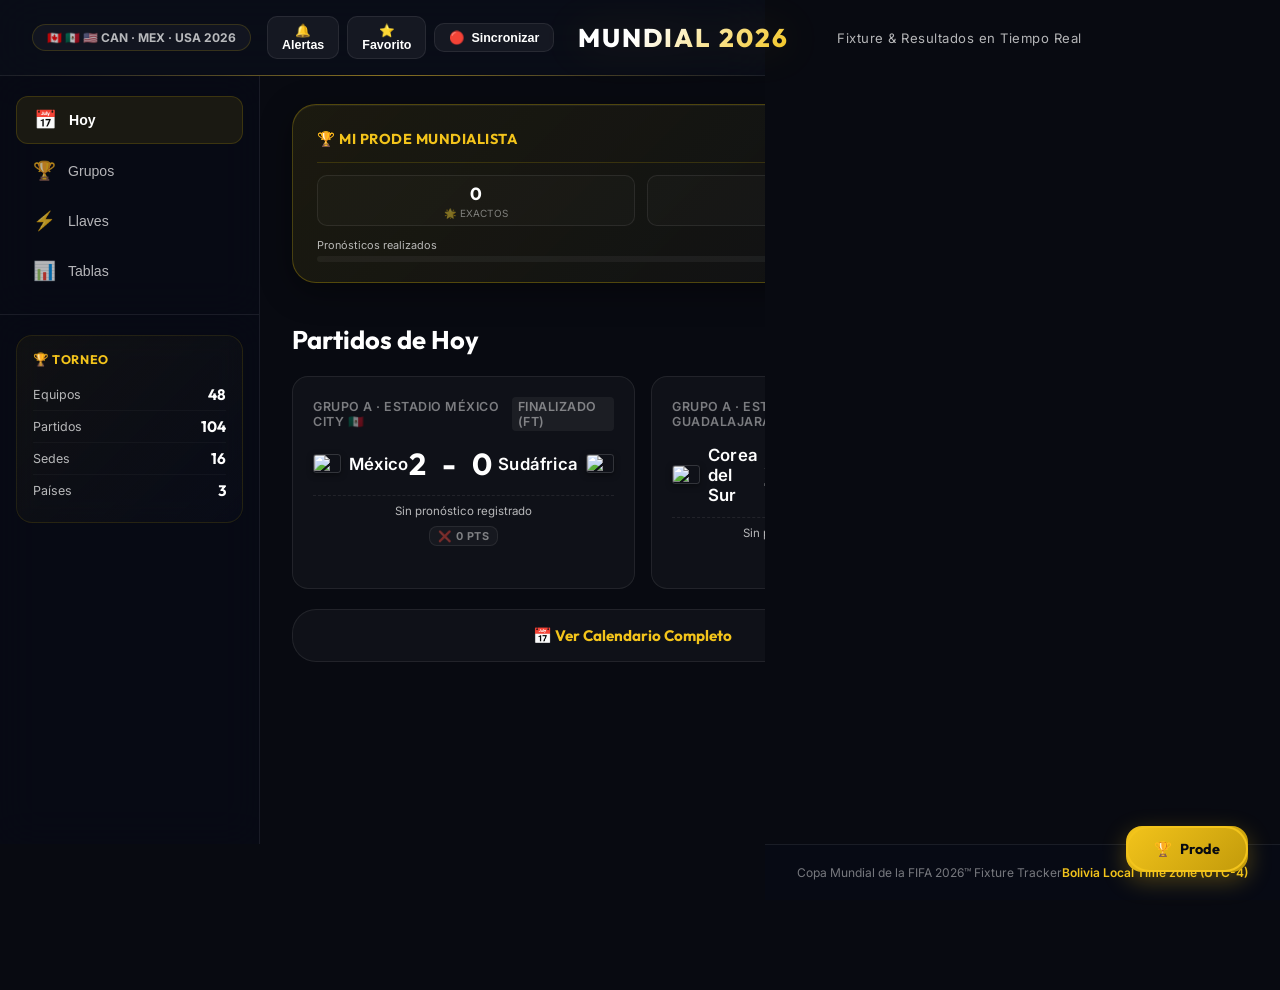
==== commit eab1762e: "fix: restore mobile navigation by moving nav outside desktop-sidebar" ====
--- a/index.html
+++ b/index.html
@@ -71,29 +71,29 @@
       <p class="app-subtitle">Fixture & Resultados en Tiempo Real</p>
     </header>
 
+    <!-- Navigation Bar (visible en todas las resoluciones) -->
+    <nav class="app-nav">
+      <button class="nav-tab active" data-tab="hoy">
+        <span class="tab-icon">📅</span>
+        <span class="tab-label">Hoy</span>
+      </button>
+      <button class="nav-tab" data-tab="grupos">
+        <span class="tab-icon">🏆</span>
+        <span class="tab-label">Grupos</span>
+      </button>
+      <button class="nav-tab" data-tab="eliminatorias">
+        <span class="tab-icon">⚡</span>
+        <span class="tab-label">Llaves</span>
+      </button>
+      <button class="nav-tab" data-tab="tablas">
+        <span class="tab-icon">📊</span>
+        <span class="tab-label">Tablas</span>
+      </button>
+      <div class="nav-underline"></div>
+    </nav>
+
     <!-- Desktop Sidebar (visible solo ≥1024px via CSS) -->
     <aside class="desktop-sidebar">
-      <!-- Navigation Bar -->
-      <nav class="app-nav">
-        <button class="nav-tab active" data-tab="hoy">
-          <span class="tab-icon">📅</span>
-          <span class="tab-label">Hoy</span>
-        </button>
-        <button class="nav-tab" data-tab="grupos">
-          <span class="tab-icon">🏆</span>
-          <span class="tab-label">Grupos</span>
-        </button>
-        <button class="nav-tab" data-tab="eliminatorias">
-          <span class="tab-icon">⚡</span>
-          <span class="tab-label">Llaves</span>
-        </button>
-        <button class="nav-tab" data-tab="tablas">
-          <span class="tab-icon">📊</span>
-          <span class="tab-label">Tablas</span>
-        </button>
-        <div class="nav-underline"></div>
-      </nav>
-
       <!-- Desktop Sidebar Widgets (contenido extra solo visible en desktop) -->
       <div class="sidebar-widgets">
         <div class="sidebar-widget sidebar-tournament-info">
--- a/css/styles.css
+++ b/css/styles.css
@@ -2696,12 +2696,71 @@
     box-shadow: none;
     display: grid;
     grid-template-columns: 260px 1fr;
-    grid-template-rows: auto 1fr auto;
+    grid-template-rows: auto auto 1fr;
     grid-template-areas:
       "header  header"
-      "sidebar main"
-      "footer  footer";
+      "nav     main"
+      "sidebar main";
     overflow: hidden;
+  }
+
+  /* Nav goes into the sidebar column on desktop */
+  .app-nav {
+    grid-area: nav;
+    order: unset;
+    display: flex;
+    flex-direction: column;
+    padding: 20px 16px;
+    background: rgba(8, 11, 22, 0.9);
+    border-top: none;
+    border-bottom: 1px solid var(--glass-border);
+    border-right: 1px solid var(--glass-border);
+    backdrop-filter: blur(20px);
+    -webkit-backdrop-filter: blur(20px);
+    gap: 4px;
+    position: relative;
+  }
+
+  .nav-tab {
+    flex: none;
+    flex-direction: row;
+    justify-content: flex-start;
+    padding: 12px 16px;
+    font-size: 0.88rem;
+    font-weight: 500;
+    border-radius: 12px;
+    gap: 12px;
+    color: var(--text-secondary);
+    transition: var(--transition-smooth);
+    position: relative;
+  }
+
+  .nav-tab .tab-icon {
+    font-size: 1.15rem;
+    margin-bottom: 0;
+    width: 24px;
+    text-align: center;
+  }
+
+  .nav-tab .tab-label {
+    font-size: 0.88rem;
+  }
+
+  .nav-tab:hover {
+    background: rgba(255, 255, 255, 0.05);
+    color: var(--text-primary);
+  }
+
+  .nav-tab.active {
+    background: rgba(255, 215, 0, 0.08);
+    color: var(--text-primary);
+    font-weight: 600;
+    border: 1px solid rgba(255, 215, 0, 0.15);
+  }
+
+  /* Ocultar la pill underline animada en desktop */
+  .nav-underline {
+    display: none;
   }
 
   /* --- HEADER --- */
@@ -2791,7 +2850,7 @@
     box-shadow: 0 4px 12px rgba(0, 0, 0, 0.3);
   }
 
-  /* --- DESKTOP SIDEBAR --- */
+  /* --- DESKTOP SIDEBAR (now widgets only) --- */
   .desktop-sidebar {
     grid-area: sidebar;
     display: flex;
@@ -2824,63 +2883,6 @@
     );
   }
 
-  /* SIDEBAR NAV: Vertical tabs */
-  .desktop-sidebar .app-nav {
-    order: unset;
-    display: flex;
-    flex-direction: column;
-    padding: 20px 16px;
-    background: transparent;
-    border-top: none;
-    border-bottom: 1px solid var(--glass-border);
-    backdrop-filter: none;
-    -webkit-backdrop-filter: none;
-    gap: 4px;
-    position: relative;
-  }
-
-  .desktop-sidebar .nav-tab {
-    flex: none;
-    flex-direction: row;
-    justify-content: flex-start;
-    padding: 12px 16px;
-    font-size: 0.88rem;
-    font-weight: 500;
-    border-radius: 12px;
-    gap: 12px;
-    color: var(--text-secondary);
-    transition: var(--transition-smooth);
-    position: relative;
-  }
-
-  .desktop-sidebar .nav-tab .tab-icon {
-    font-size: 1.15rem;
-    margin-bottom: 0;
-    width: 24px;
-    text-align: center;
-  }
-
-  .desktop-sidebar .nav-tab .tab-label {
-    font-size: 0.88rem;
-  }
-
-  .desktop-sidebar .nav-tab:hover {
-    background: rgba(255, 255, 255, 0.05);
-    color: var(--text-primary);
-  }
-
-  .desktop-sidebar .nav-tab.active {
-    background: rgba(255, 215, 0, 0.08);
-    color: var(--text-primary);
-    font-weight: 600;
-    border: 1px solid rgba(255, 215, 0, 0.15);
-  }
-
-  /* Ocultar la pill underline animada en el sidebar vertical */
-  .desktop-sidebar .nav-underline {
-    display: none;
-  }
-
   /* SIDEBAR WIDGETS */
   .sidebar-widgets {
     display: flex;
